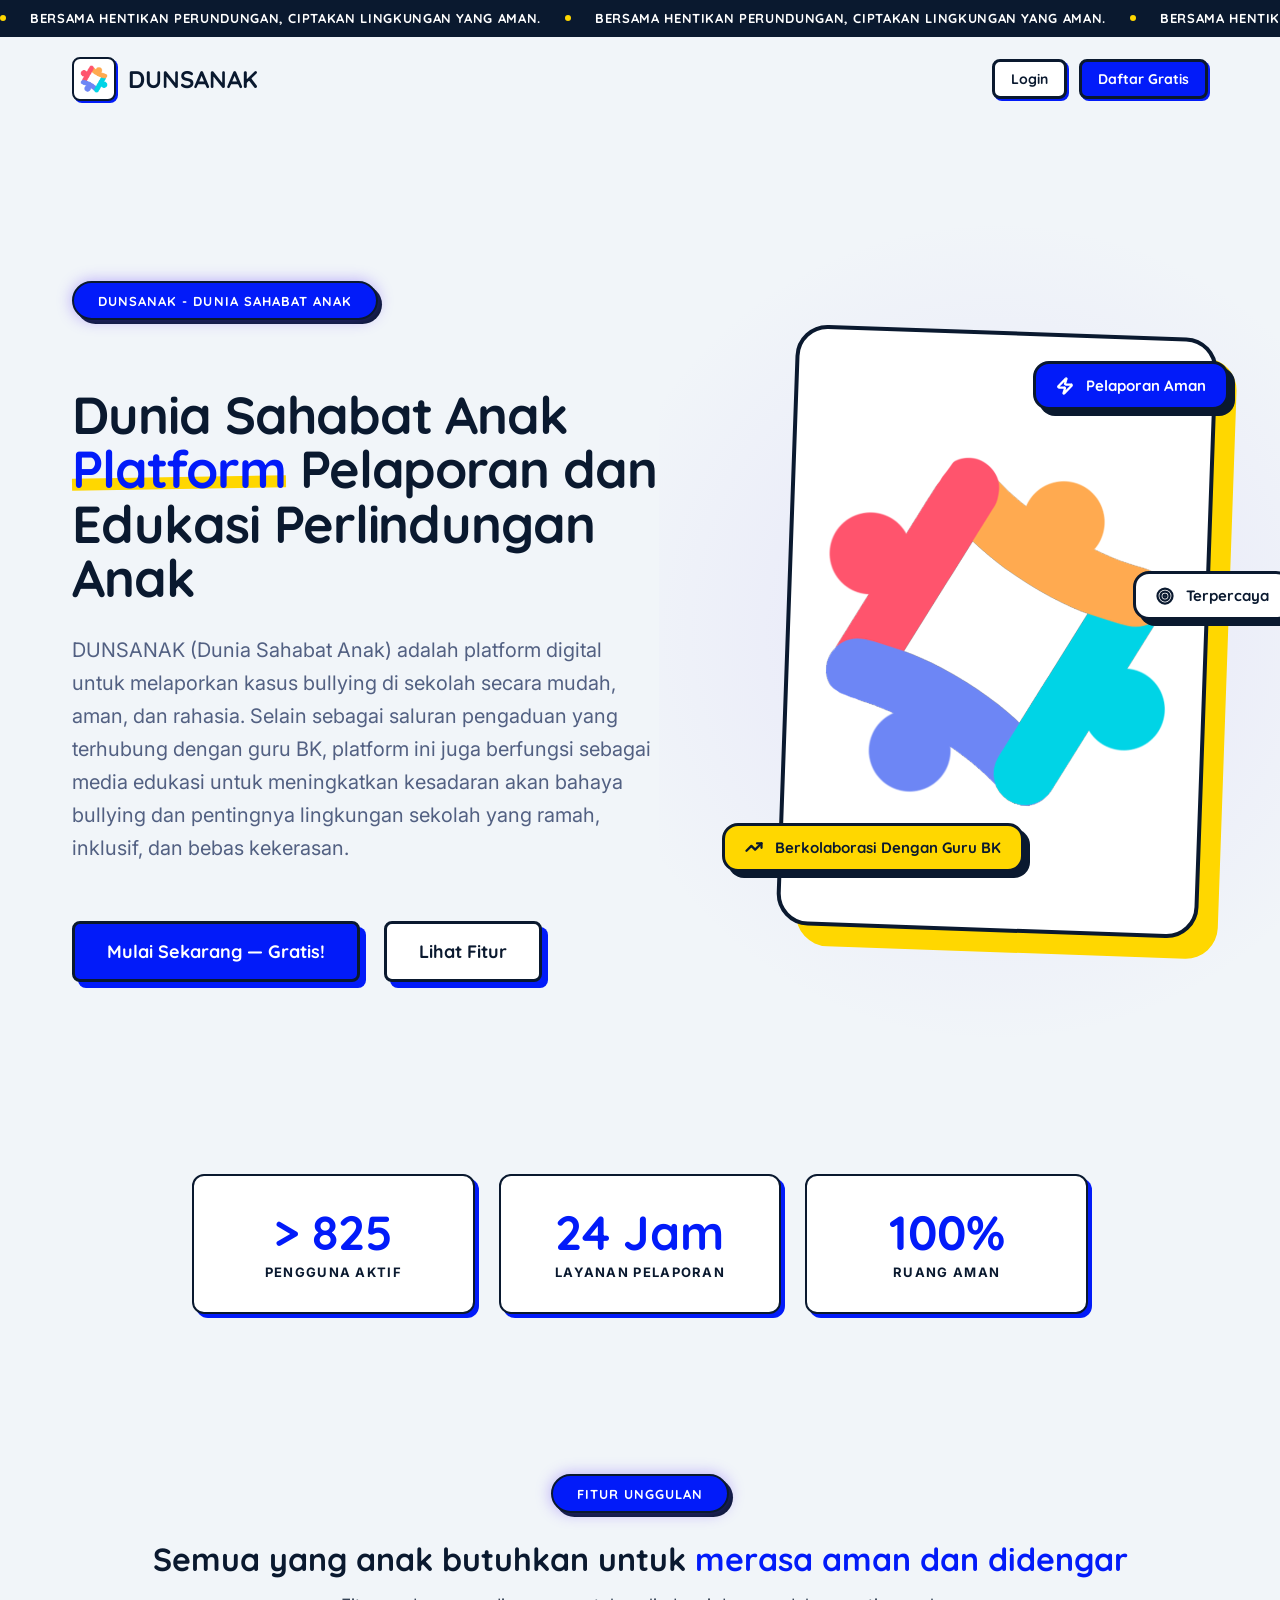
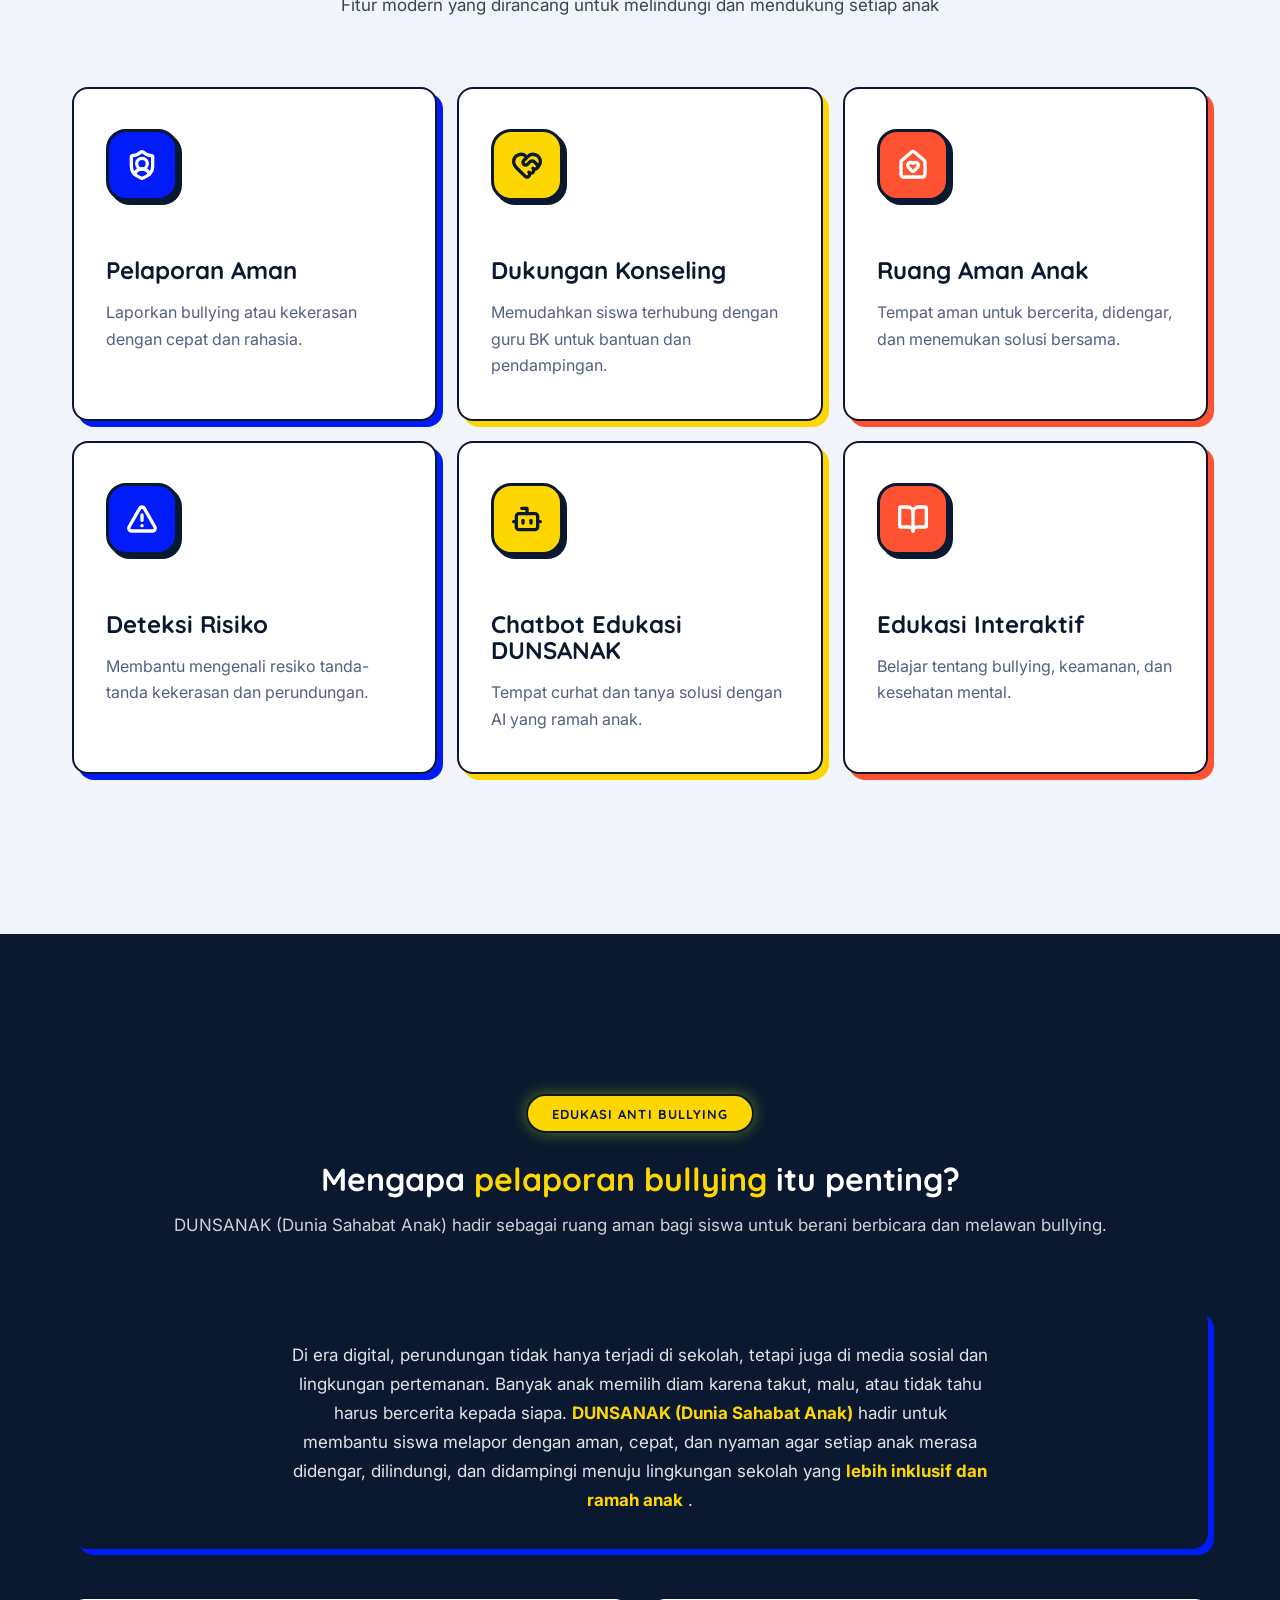
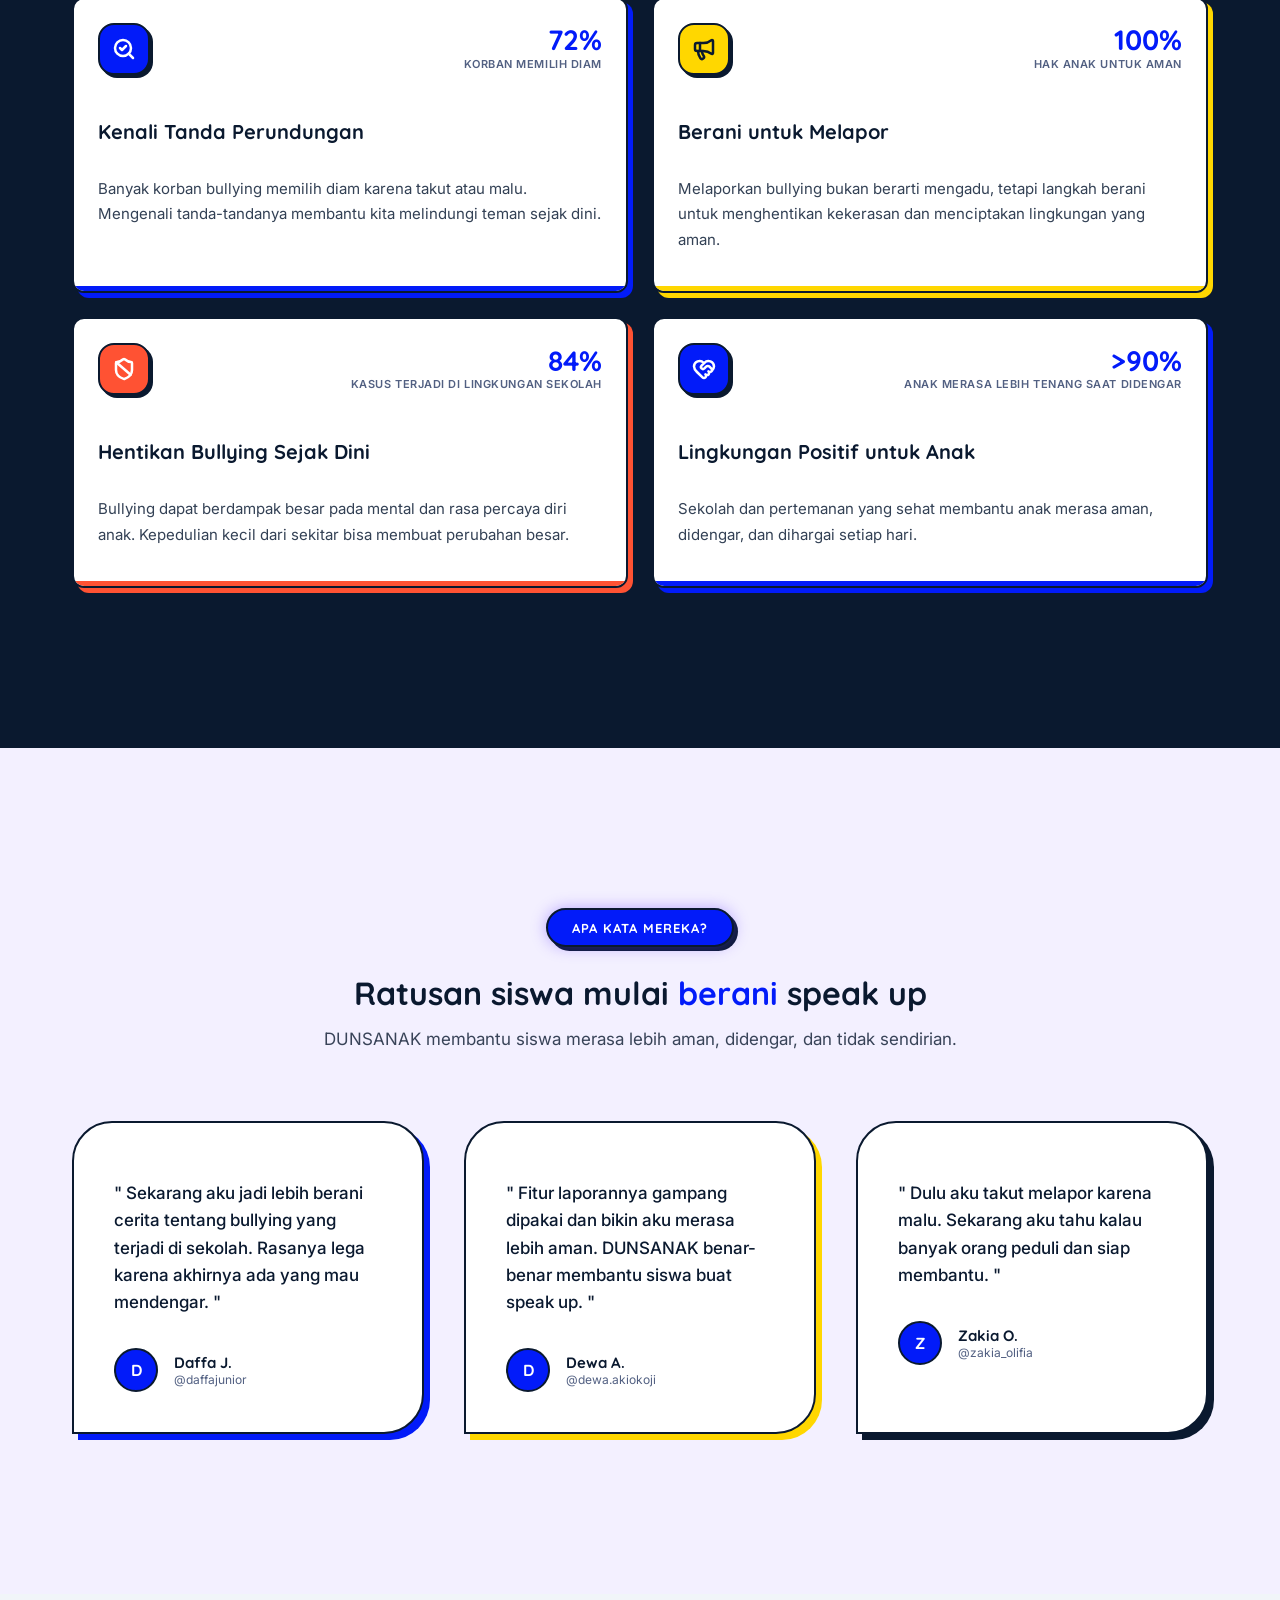
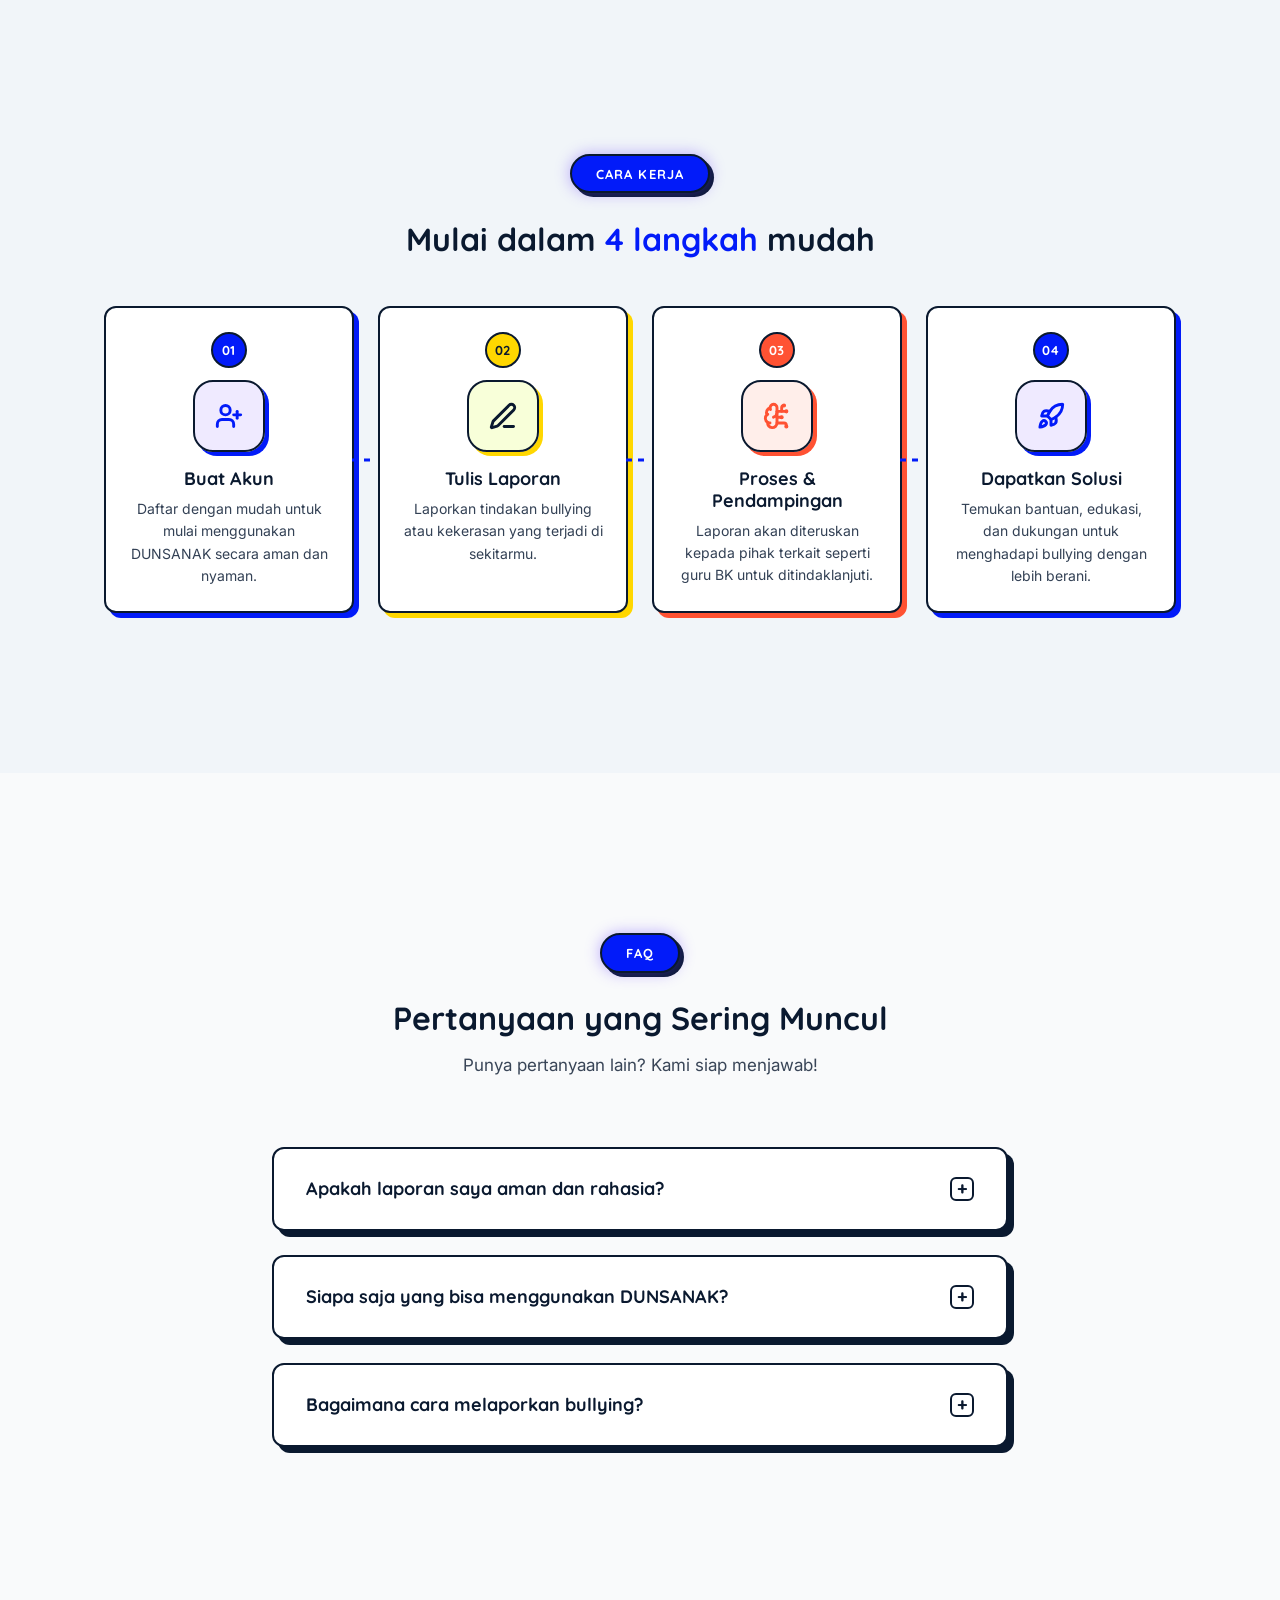
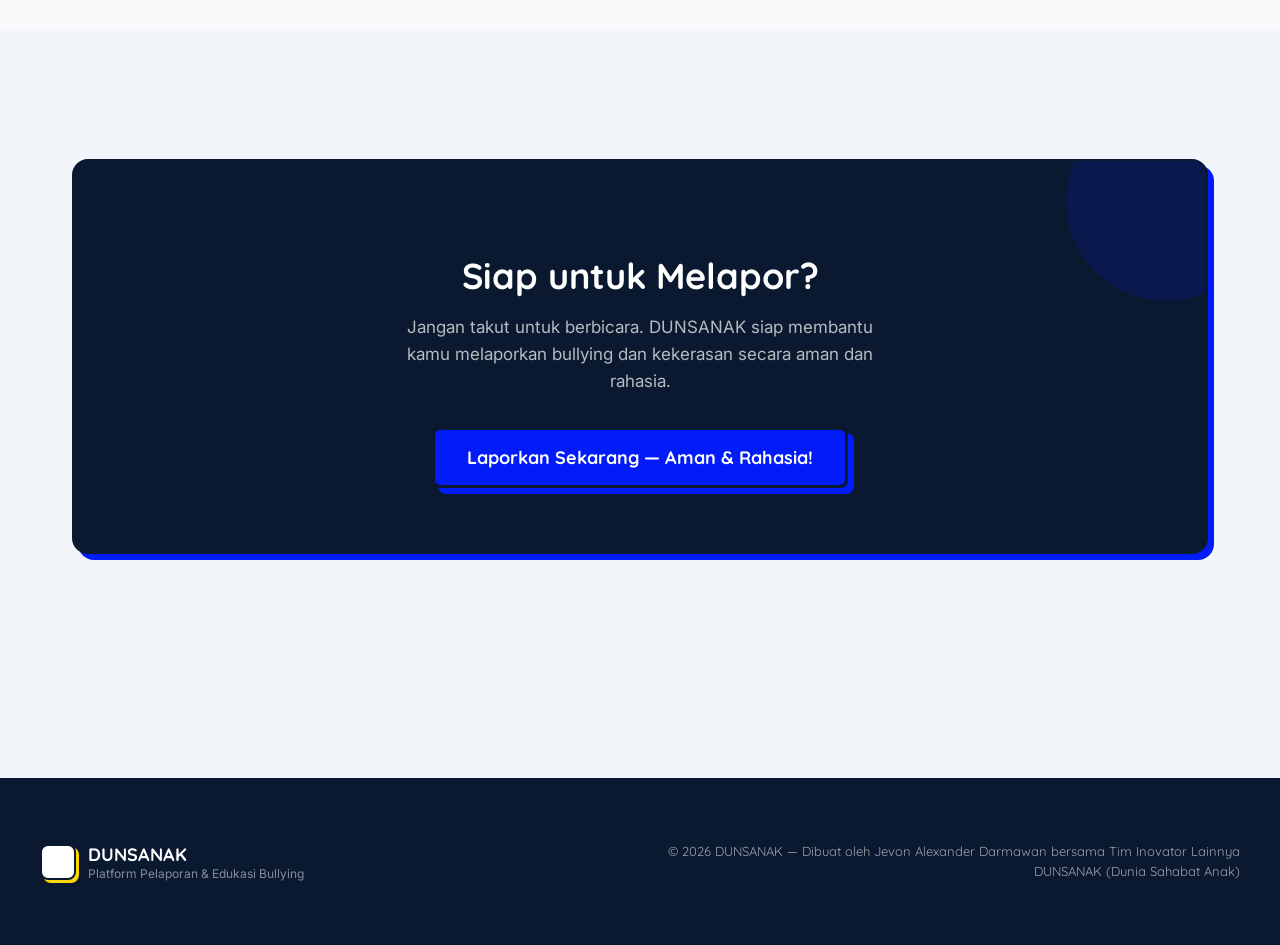
==== index.html @ 7c525e7f "DUNSANAK" ====
<!DOCTYPE html>
<html lang="id">
    <head>
        <meta charSet="utf-8"/>
        <meta name="viewport" content="width=device-width, initial-scale=1"/>
        <link rel="preload" as="image" href="heroo.png"/>
        <link rel="stylesheet" href="css/style.css" data-precedence="next"/>
        <link rel="preload" as="script" fetchPriority="low" href="js/script.js"/>
        <script src="js/script2.js" async=""></script>
        <script src="js/script3.js" async=""></script>
        <script src="js/script4.js" async=""></script>
        <script src="js/script5.js" async=""></script>
        <script src="js/script6.js" async=""></script>
        <script src="js/script7.js" async=""></script>
        <script src="js/script8.js" async=""></script>
        <title>DUNSANAK - Dunia Sahabat Anak</title>
        <meta name="description" content="Ekosistem pencatatan keuangan Gen-Z berbasis AI, gamifikasi, &amp; edukasi adaptif. Cerdas finansial, kontrol impuls, raih masa depan!"/>
        <meta name="keywords" content="keuangan,Gen-Z,AI,gamifikasi,edukasi finansial,CEAMIS"/>
        <link rel="icon" href="/favicon.ico?favicon.0x3dzn~oxb6tn.ico" sizes="256x256" type="image/x-icon"/>
        <script src="/_next/static/chunks/03~yq9q893hmn.js" noModule=""></script>
        <link rel="stylesheet" href="https://unpkg.com/aos@2.3.1/dist/aos.css" />
        <script src="https://unpkg.com/aos@2.3.1/dist/aos.js"></script>
    </head>
    <body>
        <div hidden="">
        <!--$-->
        <!--/$-->
        </div>
        <div class="landing-page">
            <div class="landing-banner">
                <div class="landing-banner__track">
                    <div class="landing-banner__item">
                        <span class="landing-banner__dot"></span>
                        Bersama Hentikan Perundungan, Ciptakan Lingkungan yang Aman.
                    </div>
                    <div class="landing-banner__item">
                        <span class="landing-banner__dot"></span>
                        Bersama Hentikan Perundungan, Ciptakan Lingkungan yang Aman.
                    </div>
                    <div class="landing-banner__item">
                        <span class="landing-banner__dot"></span>
                        Bersama Hentikan Perundungan, Ciptakan Lingkungan yang Aman.
                    </div>
                    <div class="landing-banner__item">
                        <span class="landing-banner__dot"></span>
                        Bersama Hentikan Perundungan, Ciptakan Lingkungan yang Aman.
                    </div>
                    <div class="landing-banner__item">
                        <span class="landing-banner__dot"></span>
                        Bersama Hentikan Perundungan, Ciptakan Lingkungan yang Aman.
                    </div>
                    <div class="landing-banner__item">
                        <span class="landing-banner__dot"></span>
                        Bersama Hentikan Perundungan, Ciptakan Lingkungan yang Aman.
                    </div>
                    <div class="landing-banner__item">
                        <span class="landing-banner__dot"></span>
                        Bersama Hentikan Perundungan, Ciptakan Lingkungan yang Aman.
                    </div>
                    <div class="landing-banner__item">
                        <span class="landing-banner__dot"></span>
                        Bersama Hentikan Perundungan, Ciptakan Lingkungan yang Aman.
                    </div>
                    <div class="landing-banner__item">
                        <span class="landing-banner__dot"></span>
                        Bersama Hentikan Perundungan, Ciptakan Lingkungan yang Aman.
                    </div>
                    <div class="landing-banner__item">
                        <span class="landing-banner__dot"></span>
                        Bersama Hentikan Perundungan, Ciptakan Lingkungan yang Aman.
                    </div>
                </div>
            </div>
            <nav class="landing-nav">
                <div class="landing-nav__brand">
                    <div class="landing-nav__logo">
                        <img style="width: 80%;" src="heroo.png" alt="">
                    </div>
                    <span class="landing-nav__name">DUNSANAK</span>
                </div>
                <div class="landing-nav__links">
                    <a class="btn-brutal btn-brutal--secondary btn-brutal--sm" href="/login.html">Login</a>
                    <a class="btn-brutal btn-brutal--primary btn-brutal--sm" href="/login.html">Daftar Gratis</a>
                </div>
            </nav>
            <section class="landing-hero ">
                <div class="landing-container landing-hero__wrapper">
                    <div class="landing-hero__content">
                        <div class="badge-brutal badge-brutal--purple" style="margin-bottom:1.5rem;display:inline-flex">DUNSANAK - Dunia Sahabat Anak</div>
                        <h1 class="landing-hero__title">
                            Dunia Sahabat Anak
                            <!-- -->
                            <span class="landing-hero__highlight">Platform</span>
                            <!-- -->
                            Pelaporan dan Edukasi Perlindungan Anak
                        </h1>
                        <p class="landing-hero__subtitle">DUNSANAK (Dunia Sahabat Anak) adalah platform digital untuk melaporkan kasus bullying di sekolah secara mudah, aman, dan rahasia. Selain sebagai saluran pengaduan yang terhubung dengan guru BK, platform ini juga berfungsi sebagai media edukasi untuk meningkatkan kesadaran akan bahaya bullying dan pentingnya lingkungan sekolah yang ramah, inklusif, dan bebas kekerasan.</p>
                        <div class="landing-hero__actions">
                            <a class="btn-brutal btn-brutal--primary btn-brutal--lg" href="login.html">Mulai Sekarang — Gratis!</a>
                            <a class="btn-brutal btn-brutal--secondary btn-brutal--lg" href="#fitur">Lihat Fitur</a>
                        </div>
                    </div>
                    <div class="landing-hero__visual">
                        <div class="landing-hero__blob"></div>
                        <img src="heroo.png" alt="CEAMIS Illustration" class="landing-hero__main-img"/>
                        <div class="landing-hero__float landing-hero__float--1">
                            <svg xmlns="http://www.w3.org/2000/svg" width="18" height="18" viewBox="0 0 24 24" fill="none" stroke="currentColor" stroke-width="3" stroke-linecap="round" stroke-linejoin="round" class="lucide lucide-zap" aria-hidden="true">
                                <path d="M4 14a1 1 0 0 1-.78-1.63l9.9-10.2a.5.5 0 0 1 .86.46l-1.92 6.02A1 1 0 0 0 13 10h7a1 1 0 0 1 .78 1.63l-9.9 10.2a.5.5 0 0 1-.86-.46l1.92-6.02A1 1 0 0 0 11 14z"></path>
                            </svg>
                            Pelaporan Aman
                        </div>
                        <div class="landing-hero__float landing-hero__float--2">
                            <svg xmlns="http://www.w3.org/2000/svg" width="18" height="18" viewBox="0 0 24 24" fill="none" stroke="currentColor" stroke-width="3" stroke-linecap="round" stroke-linejoin="round" class="lucide lucide-trending-up" aria-hidden="true">
                                <path d="M16 7h6v6"></path>
                                <path d="m22 7-8.5 8.5-5-5L2 17"></path>
                            </svg>
                            Berkolaborasi Dengan Guru BK
                        </div>
                        <div class="landing-hero__float landing-hero__float--3">
                            <svg xmlns="http://www.w3.org/2000/svg" width="18" height="18" viewBox="0 0 24 24" fill="none" stroke="currentColor" stroke-width="3" stroke-linecap="round" stroke-linejoin="round" class="lucide lucide-target" aria-hidden="true">
                                <circle cx="12" cy="12" r="10"></circle>
                                <circle cx="12" cy="12" r="6"></circle>
                                <circle cx="12" cy="12" r="2"></circle>
                            </svg>
                            Terpercaya
                        </div>
                    </div>
                </div>
            </section>
            <section class="landing-stats ">
                <div class="landing-stats__item card-brutal">
                    <div class="landing-stats__value">&gt; 825</div>
                    <div class="landing-stats__label">Pengguna Aktif</div>
                </div>
                <div class="landing-stats__item card-brutal">
                    <div class="landing-stats__value">24 Jam</div>
                    <div class="landing-stats__label">Layanan Pelaporan</div>
                </div>
                <div class="landing-stats__item card-brutal">
                    <div class="landing-stats__value">100%</div>
                    <div class="landing-stats__label">Ruang Aman</div>
                </div>
            </section>
            <section id="fitur" class="landing-features ">
                <div class="landing-section-label">
                    <span class="badge-brutal badge-brutal--purple">Fitur Unggulan</span>
                </div>
                <h2 class="landing-section-title">
                    Semua yang anak butuhkan untuk <span style="color:var(--color-primary)">merasa aman dan didengar</span>
                </h2>
                <p class="landing-section-subtitle">Fitur modern yang dirancang untuk melindungi dan mendukung setiap anak</p>
                <div class="landing-features__grid">
                    <div class="landing-feature-card card-brutal landing-feature-card--purple">
                        <div class="landing-feature-card__icon-box">
                            <svg xmlns="http://www.w3.org/2000/svg" width="32" height="32" viewBox="0 0 24 24" fill="none" stroke="currentColor" stroke-width="2.5" stroke-linecap="round" stroke-linejoin="round" class="lucide lucide-shield-user-icon lucide-shield-user"><path d="M20 13c0 5-3.5 7.5-7.66 8.95a1 1 0 0 1-.67-.01C7.5 20.5 4 18 4 13V6a1 1 0 0 1 1-1c2 0 4.5-1.2 6.24-2.72a1.17 1.17 0 0 1 1.52 0C14.51 3.81 17 5 19 5a1 1 0 0 1 1 1z"/><path d="M6.376 18.91a6 6 0 0 1 11.249.003"/><circle cx="12" cy="11" r="4"/></svg>
                        </div>
                        <div class="landing-feature-card__content">
                            <h3 class="landing-feature-card__title" style="color:#0A192F;display:block">Pelaporan Aman</h3>
                            <p class="landing-feature-card__desc">Laporkan bullying atau kekerasan dengan cepat dan rahasia.</p>
                        </div>
                    </div>
                    <div class="landing-feature-card card-brutal landing-feature-card--lime">
                        <div class="landing-feature-card__icon-box">
                            <svg xmlns="http://www.w3.org/2000/svg" width="32" height="32" viewBox="0 0 24 24" fill="none" stroke="currentColor" stroke-width="2.5" stroke-linecap="round" stroke-linejoin="round" class="lucide lucide-heart-handshake-icon lucide-heart-handshake"><path d="M19.414 14.414C21 12.828 22 11.5 22 9.5a5.5 5.5 0 0 0-9.591-3.676.6.6 0 0 1-.818.001A5.5 5.5 0 0 0 2 9.5c0 2.3 1.5 4 3 5.5l5.535 5.362a2 2 0 0 0 2.879.052 2.12 2.12 0 0 0-.004-3 2.124 2.124 0 1 0 3-3 2.124 2.124 0 0 0 3.004 0 2 2 0 0 0 0-2.828l-1.881-1.882a2.41 2.41 0 0 0-3.409 0l-1.71 1.71a2 2 0 0 1-2.828 0 2 2 0 0 1 0-2.828l2.823-2.762"/></svg>
                        </div>
                        <div class="landing-feature-card__content">
                            <h3 class="landing-feature-card__title" style="color:#0A192F;display:block">Dukungan Konseling</h3>
                            <p class="landing-feature-card__desc">Memudahkan siswa terhubung dengan guru BK untuk bantuan dan pendampingan.</p>
                        </div>
                    </div>
                    <div class="landing-feature-card card-brutal landing-feature-card--orange">
                        <div class="landing-feature-card__icon-box">
                            <svg xmlns="http://www.w3.org/2000/svg" width="32" height="32" viewBox="0 0 24 24" fill="none" stroke="currentColor" stroke-width="2.5" stroke-linecap="round" stroke-linejoin="round" class="lucide lucide-house-heart-icon lucide-house-heart"><path d="M8.62 13.8A2.25 2.25 0 1 1 12 10.836a2.25 2.25 0 1 1 3.38 2.966l-2.626 2.856a.998.998 0 0 1-1.507 0z"/><path d="M3 10a2 2 0 0 1 .709-1.528l7-6a2 2 0 0 1 2.582 0l7 6A2 2 0 0 1 21 10v9a2 2 0 0 1-2 2H5a2 2 0 0 1-2-2z"/></svg>
                        </div>
                        <div class="landing-feature-card__content">
                            <h3 class="landing-feature-card__title" style="color:#0A192F;display:block">Ruang Aman Anak</h3>
                            <p class="landing-feature-card__desc">Tempat aman untuk bercerita, didengar, dan menemukan solusi bersama.</p>
                        </div>
                    </div>
                    <div class="landing-feature-card card-brutal landing-feature-card--purple">
                        <div class="landing-feature-card__icon-box">
                            <svg xmlns="http://www.w3.org/2000/svg" width="32" height="32" viewBox="0 0 24 24" fill="none" stroke="currentColor" stroke-width="2.5" stroke-linecap="round" stroke-linejoin="round" class="lucide lucide-triangle-alert-icon lucide-triangle-alert"><path d="m21.73 18-8-14a2 2 0 0 0-3.48 0l-8 14A2 2 0 0 0 4 21h16a2 2 0 0 0 1.73-3"/><path d="M12 9v4"/><path d="M12 17h.01"/></svg>
                        </div>
                        <div class="landing-feature-card__content">
                            <h3 class="landing-feature-card__title" style="color:#0A192F;display:block">Deteksi Risiko</h3>
                            <p class="landing-feature-card__desc">Membantu mengenali resiko tanda-tanda kekerasan dan perundungan.</p>
                        </div>
                    </div>
                    <div class="landing-feature-card card-brutal landing-feature-card--lime">
                        <div class="landing-feature-card__icon-box">
                            <svg xmlns="http://www.w3.org/2000/svg" width="32" height="32" viewBox="0 0 24 24" fill="none" stroke="currentColor" stroke-width="2.5" stroke-linecap="round" stroke-linejoin="round" class="lucide lucide-bot" aria-hidden="true">
                                <path d="M12 8V4H8"></path>
                                <rect width="16" height="12" x="4" y="8" rx="2"></rect>
                                <path d="M2 14h2"></path>
                                <path d="M20 14h2"></path>
                                <path d="M15 13v2"></path>
                                <path d="M9 13v2"></path>
                            </svg>
                        </div>
                        <div class="landing-feature-card__content">
                            <h3 class="landing-feature-card__title" style="color:#0A192F;display:block">Chatbot Edukasi DUNSANAK</h3>
                            <p class="landing-feature-card__desc">Tempat curhat dan tanya solusi dengan AI yang ramah anak.</p>
                        </div>
                    </div>
                    <div class="landing-feature-card card-brutal landing-feature-card--orange">
                        <div class="landing-feature-card__icon-box">
                            <svg xmlns="http://www.w3.org/2000/svg" width="32" height="32" viewBox="0 0 24 24" fill="none" stroke="currentColor" stroke-width="2.5" stroke-linecap="round" stroke-linejoin="round" class="lucide lucide-book-open" aria-hidden="true">
                                <path d="M12 7v14"></path>
                                <path d="M3 18a1 1 0 0 1-1-1V4a1 1 0 0 1 1-1h5a4 4 0 0 1 4 4 4 4 0 0 1 4-4h5a1 1 0 0 1 1 1v13a1 1 0 0 1-1 1h-6a3 3 0 0 0-3 3 3 3 0 0 0-3-3z"></path>
                            </svg>
                        </div>
                        <div class="landing-feature-card__content">
                            <h3 class="landing-feature-card__title" style="color:#0A192F;display:block">Edukasi Interaktif</h3>
                            <p class="landing-feature-card__desc">Belajar tentang bullying, keamanan, dan kesehatan mental.</p>
                        </div>
                    </div>
                </div>
            </section>
            <section class="landing-edukasi ">
                <div class="landing-container">
                    <div class="landing-section-label">
                        <span class="badge-brutal badge-brutal--lime">Edukasi Anti Bullying</span>
                    </div>
                    <h2 class="landing-section-title">
                        Mengapa <span style="color:var(--color-lime)">pelaporan bullying</span>
                        itu penting?
                    </h2>
                    <p class="landing-section-subtitle">DUNSANAK (Dunia Sahabat Anak) hadir sebagai ruang aman bagi siswa untuk berani berbicara dan melawan bullying.</p>
                    <div class="landing-edukasi__intro card-brutal">
                        <p>
                            Di era digital, perundungan tidak hanya terjadi di sekolah, tetapi juga di media sosial dan lingkungan pertemanan. Banyak anak memilih diam karena takut, malu, atau tidak tahu harus bercerita kepada siapa. <strong>DUNSANAK (Dunia Sahabat Anak)</strong>
                            hadir untuk membantu siswa melapor dengan aman, cepat, dan nyaman agar setiap anak merasa didengar, dilindungi, dan didampingi menuju lingkungan sekolah yang <strong>lebih inklusif dan ramah anak</strong>
                            .
                        </p>
                    </div>
                    <div class="landing-edukasi__grid">
                        <div class="landing-edukasi__card card-brutal landing-edukasi__card--purple">
                            <div class="landing-edukasi__card-header">
                                <div class="landing-edukasi__icon-box landing-edukasi__icon-box--purple">
                                    <svg xmlns="http://www.w3.org/2000/svg" width="24" height="24" viewBox="0 0 24 24" fill="none" stroke="currentColor" stroke-width="2.5" stroke-linecap="round" stroke-linejoin="round" class="lucide lucide-search-check-icon lucide-search-check"><path d="m8 11 2 2 4-4"/><circle cx="11" cy="11" r="8"/><path d="m21 21-4.3-4.3"/></svg>
                                        <path d="M2.062 12.348a1 1 0 0 1 0-.696 10.75 10.75 0 0 1 19.876 0 1 1 0 0 1 0 .696 10.75 10.75 0 0 1-19.876 0"></path>
                                        <circle cx="12" cy="12" r="3"></circle>
                                    </svg>
                                </div>
                                <div class="landing-edukasi__stat-badge">
                                    <span class="landing-edukasi__stat-value">72%</span>
                                    <span class="landing-edukasi__stat-label">Korban Memilih Diam</span>
                                </div>
                            </div>
                            <h3 class="landing-edukasi__card-title">Kenali Tanda Perundungan</h3>
                            <p class="landing-edukasi__card-desc">Banyak korban bullying memilih diam karena takut atau malu. Mengenali tanda-tandanya membantu kita melindungi teman sejak dini.</p>
                        </div>
                        <div class="landing-edukasi__card card-brutal landing-edukasi__card--lime">
                            <div class="landing-edukasi__card-header">
                                <div class="landing-edukasi__icon-box landing-edukasi__icon-box--lime">
                                    <svg xmlns="http://www.w3.org/2000/svg" width="24" height="24" viewBox="0 0 24 24" fill="none" stroke="currentColor" stroke-width="2.5" stroke-linecap="round" stroke-linejoin="round" class="lucide lucide-megaphone-icon lucide-megaphone"><path d="M11 6a13 13 0 0 0 8.4-2.8A1 1 0 0 1 21 4v12a1 1 0 0 1-1.6.8A13 13 0 0 0 11 14H5a2 2 0 0 1-2-2V8a2 2 0 0 1 2-2z"/><path d="M6 14a12 12 0 0 0 2.4 7.2 2 2 0 0 0 3.2-2.4A8 8 0 0 1 10 14"/><path d="M8 6v8"/></svg>
                                        <path d="M11 17h3v2a1 1 0 0 0 1 1h2a1 1 0 0 0 1-1v-3a3.16 3.16 0 0 0 2-2h1a1 1 0 0 0 1-1v-2a1 1 0 0 0-1-1h-1a5 5 0 0 0-2-4V3a4 4 0 0 0-3.2 1.6l-.3.4H11a6 6 0 0 0-6 6v1a5 5 0 0 0 2 4v3a1 1 0 0 0 1 1h2a1 1 0 0 0 1-1z"></path>
                                        <path d="M16 10h.01"></path>
                                        <path d="M2 8v1a2 2 0 0 0 2 2h1"></path>
                                    </svg>
                                </div>
                                <div class="landing-edukasi__stat-badge">
                                    <span class="landing-edukasi__stat-value">100%</span>
                                    <span class="landing-edukasi__stat-label">Hak Anak Untuk Aman</span>
                                </div>
                            </div>
                            <h3 class="landing-edukasi__card-title">Berani untuk Melapor</h3>
                            <p class="landing-edukasi__card-desc">Melaporkan bullying bukan berarti mengadu, tetapi langkah berani untuk menghentikan kekerasan dan menciptakan lingkungan yang aman.</p>
                        </div>
                        <div class="landing-edukasi__card card-brutal landing-edukasi__card--orange">
                            <div class="landing-edukasi__card-header">
                                <div class="landing-edukasi__icon-box landing-edukasi__icon-box--orange">
                                    <svg xmlns="http://www.w3.org/2000/svg" width="24" height="24" viewBox="0 0 24 24" fill="none" stroke="currentColor" stroke-width="2.5" stroke-linecap="round" stroke-linejoin="round" class="lucide lucide-shield-ban-icon lucide-shield-ban"><path d="M20 13c0 5-3.5 7.5-7.66 8.95a1 1 0 0 1-.67-.01C7.5 20.5 4 18 4 13V6a1 1 0 0 1 1-1c2 0 4.5-1.2 6.24-2.72a1.17 1.17 0 0 1 1.52 0C14.51 3.81 17 5 19 5a1 1 0 0 1 1 1z"/><path d="m4.243 5.21 14.39 12.472"/></svg>
                                        <path d="M20 13c0 5-3.5 7.5-7.66 8.95a1 1 0 0 1-.67-.01C7.5 20.5 4 18 4 13V6a1 1 0 0 1 1-1c2 0 4.5-1.2 6.24-2.72a1.17 1.17 0 0 1 1.52 0C14.51 3.81 17 5 19 5a1 1 0 0 1 1 1z"></path>
                                        <path d="M12 8v4"></path>
                                        <path d="M12 16h.01"></path>
                                    </svg>
                                </div>
                                <div class="landing-edukasi__stat-badge">
                                    <span class="landing-edukasi__stat-value">84%</span>
                                    <span class="landing-edukasi__stat-label">Kasus Terjadi di Lingkungan Sekolah</span>
                                </div>
                            </div>
                            <h3 class="landing-edukasi__card-title">Hentikan Bullying Sejak Dini</h3>
                            <p class="landing-edukasi__card-desc">Bullying dapat berdampak besar pada mental dan rasa percaya diri anak. Kepedulian kecil dari sekitar bisa membuat perubahan besar.</p>
                        </div>
                        <div class="landing-edukasi__card card-brutal landing-edukasi__card--purple">
                            <div class="landing-edukasi__card-header">
                                <div class="landing-edukasi__icon-box landing-edukasi__icon-box--purple">
                                    <svg xmlns="http://www.w3.org/2000/svg" width="24" height="24" viewBox="0 0 24 24" fill="none" stroke="currentColor" stroke-width="2.5" stroke-linecap="round" stroke-linejoin="round" class="lucide lucide-heart-handshake-icon lucide-heart-handshake"><path d="M19.414 14.414C21 12.828 22 11.5 22 9.5a5.5 5.5 0 0 0-9.591-3.676.6.6 0 0 1-.818.001A5.5 5.5 0 0 0 2 9.5c0 2.3 1.5 4 3 5.5l5.535 5.362a2 2 0 0 0 2.879.052 2.12 2.12 0 0 0-.004-3 2.124 2.124 0 1 0 3-3 2.124 2.124 0 0 0 3.004 0 2 2 0 0 0 0-2.828l-1.881-1.882a2.41 2.41 0 0 0-3.409 0l-1.71 1.71a2 2 0 0 1-2.828 0 2 2 0 0 1 0-2.828l2.823-2.762"/></svg>
                                        <path d="M21.42 10.922a1 1 0 0 0-.019-1.838L12.83 5.18a2 2 0 0 0-1.66 0L2.6 9.08a1 1 0 0 0 0 1.832l8.57 3.908a2 2 0 0 0 1.66 0z"></path>
                                        <path d="M22 10v6"></path>
                                        <path d="M6 12.5V16a6 3 0 0 0 12 0v-3.5"></path>
                                    </svg>
                                </div>
                                <div class="landing-edukasi__stat-badge">
                                    <span class="landing-edukasi__stat-value">&gt;90%</span>
                                    <span class="landing-edukasi__stat-label">Anak Merasa Lebih Tenang Saat Didengar</span>
                                </div>
                            </div>
                            <h3 class="landing-edukasi__card-title">Lingkungan Positif untuk Anak</h3>
                            <p class="landing-edukasi__card-desc">Sekolah dan pertemanan yang sehat membantu anak merasa aman, didengar, dan dihargai setiap hari.</p>
                        </div>
                    </div>
                </div>
            </section>
            <section class="landing-testimonials ">
                <div class="landing-container">
                    <div class="landing-section-label">
                        <span class="badge-brutal badge-brutal--purple">Apa Kata Mereka?</span>
                    </div>
                    <h2 class="landing-section-title" style="color:var(--color-navy)">
                        Ratusan siswa mulai <span style="color:var(--color-primary)">berani</span>
                        speak up
                    </h2>
                    <p class="landing-section-subtitle" style="color:var(--color-navy)">DUNSANAK membantu siswa merasa lebih aman, didengar, dan tidak sendirian.</p>
                    <div class="landing-testimonials__grid">
                        <div class="testimonial-bubble testimonial-bubble--purple">
                            <p class="testimonial-bubble__text">&quot;
                            <!-- -->
                            Sekarang aku jadi lebih berani cerita tentang bullying yang terjadi di sekolah. Rasanya lega karena akhirnya ada yang mau mendengar.
                            <!-- -->
                            &quot;</p>
                            <div class="testimonial-bubble__user">
                                <div class="testimonial-bubble__avatar">D</div>
                                <div class="testimonial-bubble__info">
                                    <span class="testimonial-bubble__name">Daffa J.</span>
                                    <span class="testimonial-bubble__handle">@daffajunior</span>
                                </div>
                            </div>
                        </div>
                        <div class="testimonial-bubble testimonial-bubble--lime">
                            <p class="testimonial-bubble__text">&quot;
                            <!-- -->
                            Fitur laporannya gampang dipakai dan bikin aku merasa lebih aman. DUNSANAK benar-benar membantu siswa buat speak up.
                            <!-- -->
                            &quot;</p>
                            <div class="testimonial-bubble__user">
                                <div class="testimonial-bubble__avatar">D</div>
                                <div class="testimonial-bubble__info">
                                    <span class="testimonial-bubble__name">Dewa A.</span>
                                    <span class="testimonial-bubble__handle">@dewa.akiokoji</span>
                                </div>
                            </div>
                        </div>
                        <div class="testimonial-bubble testimonial-bubble--navy">
                            <p class="testimonial-bubble__text">&quot;
                            <!-- -->
                            Dulu aku takut melapor karena malu. Sekarang aku tahu kalau banyak orang peduli dan siap membantu.
                            <!-- -->
                            &quot;</p>
                            <div class="testimonial-bubble__user">
                                <div class="testimonial-bubble__avatar">Z</div>
                                <div class="testimonial-bubble__info">
                                    <span class="testimonial-bubble__name">Zakia O.</span>
                                    <span class="testimonial-bubble__handle">@zakia_olifia</span>
                                </div>
                            </div>
                        </div>
                    </div>
                </div>
            </section>
            <section class="landing-steps ">
                <div class="landing-section-label">
                    <span class="badge-brutal badge-brutal--purple">Cara Kerja</span>
                </div>
                <h2 class="landing-section-title">
                    Mulai dalam <span style="color:var(--color-primary)">4 langkah</span>
                    mudah
                </h2>
                <div class="landing-steps__grid">
                    <div class="landing-step-card card-brutal landing-step-card--purple">
                        <div class="landing-step-card__connector"></div>
                        <div class="landing-step-card__num-badge landing-step-card__num-badge--purple">01</div>
                        <div class="landing-step-card__icon-circle landing-step-card__icon-circle--purple">
                            <svg xmlns="http://www.w3.org/2000/svg" width="28" height="28" viewBox="0 0 24 24" fill="none" stroke="currentColor" stroke-width="2.5" stroke-linecap="round" stroke-linejoin="round" class="lucide lucide-user-plus" aria-hidden="true">
                                <path d="M16 21v-2a4 4 0 0 0-4-4H6a4 4 0 0 0-4 4v2"></path>
                                <circle cx="9" cy="7" r="4"></circle>
                                <line x1="19" x2="19" y1="8" y2="14"></line>
                                <line x1="22" x2="16" y1="11" y2="11"></line>
                            </svg>
                        </div>
                        <h3 class="landing-step-card__title">Buat Akun</h3>
                        <p class="landing-step-card__desc">Daftar dengan mudah untuk mulai menggunakan DUNSANAK secara aman dan nyaman.</p>
                    </div>
                    <div class="landing-step-card card-brutal landing-step-card--lime">
                        <div class="landing-step-card__connector"></div>
                        <div class="landing-step-card__num-badge landing-step-card__num-badge--lime">02</div>
                        <div class="landing-step-card__icon-circle landing-step-card__icon-circle--lime">
                            <svg xmlns="http://www.w3.org/2000/svg" width="28" height="28" viewBox="0 0 24 24" fill="none" stroke="currentColor" stroke-width="2.5" stroke-linecap="round" stroke-linejoin="round" class="lucide lucide-pen-line" aria-hidden="true">
                                <path d="M13 21h8"></path>
                                <path d="M21.174 6.812a1 1 0 0 0-3.986-3.987L3.842 16.174a2 2 0 0 0-.5.83l-1.321 4.352a.5.5 0 0 0 .623.622l4.353-1.32a2 2 0 0 0 .83-.497z"></path>
                            </svg>
                        </div>
                        <h3 class="landing-step-card__title">Tulis Laporan</h3>
                        <p class="landing-step-card__desc">Laporkan tindakan bullying atau kekerasan yang terjadi di sekitarmu.</p>
                    </div>
                    <div class="landing-step-card card-brutal landing-step-card--orange">
                        <div class="landing-step-card__connector"></div>
                        <div class="landing-step-card__num-badge landing-step-card__num-badge--orange">03</div>
                        <div class="landing-step-card__icon-circle landing-step-card__icon-circle--orange">
                            <svg xmlns="http://www.w3.org/2000/svg" width="28" height="28" viewBox="0 0 24 24" fill="none" stroke="currentColor" stroke-width="2.5" stroke-linecap="round" stroke-linejoin="round" class="lucide lucide-brain-circuit" aria-hidden="true">
                                <path d="M12 5a3 3 0 1 0-5.997.125 4 4 0 0 0-2.526 5.77 4 4 0 0 0 .556 6.588A4 4 0 1 0 12 18Z"></path>
                                <path d="M9 13a4.5 4.5 0 0 0 3-4"></path>
                                <path d="M6.003 5.125A3 3 0 0 0 6.401 6.5"></path>
                                <path d="M3.477 10.896a4 4 0 0 1 .585-.396"></path>
                                <path d="M6 18a4 4 0 0 1-1.967-.516"></path>
                                <path d="M12 13h4"></path>
                                <path d="M12 18h6a2 2 0 0 1 2 2v1"></path>
                                <path d="M12 8h8"></path>
                                <path d="M16 8V5a2 2 0 0 1 2-2"></path>
                                <circle cx="16" cy="13" r=".5"></circle>
                                <circle cx="18" cy="3" r=".5"></circle>
                                <circle cx="20" cy="21" r=".5"></circle>
                                <circle cx="20" cy="8" r=".5"></circle>
                            </svg>
                        </div>
                        <h3 class="landing-step-card__title">Proses & Pendampingan</h3>
                        <p class="landing-step-card__desc">Laporan akan diteruskan kepada pihak terkait seperti guru BK untuk ditindaklanjuti.</p>
                    </div>
                    <div class="landing-step-card card-brutal landing-step-card--purple">
                        <div class="landing-step-card__num-badge landing-step-card__num-badge--purple">04</div>
                        <div class="landing-step-card__icon-circle landing-step-card__icon-circle--purple">
                            <svg xmlns="http://www.w3.org/2000/svg" width="28" height="28" viewBox="0 0 24 24" fill="none" stroke="currentColor" stroke-width="2.5" stroke-linecap="round" stroke-linejoin="round" class="lucide lucide-rocket" aria-hidden="true">
                                <path d="M12 15v5s3.03-.55 4-2c1.08-1.62 0-5 0-5"></path>
                                <path d="M4.5 16.5c-1.5 1.26-2 5-2 5s3.74-.5 5-2c.71-.84.7-2.13-.09-2.91a2.18 2.18 0 0 0-2.91-.09"></path>
                                <path d="M9 12a22 22 0 0 1 2-3.95A12.88 12.88 0 0 1 22 2c0 2.72-.78 7.5-6 11a22.4 22.4 0 0 1-4 2z"></path>
                                <path d="M9 12H4s.55-3.03 2-4c1.62-1.08 5 .05 5 .05"></path>
                            </svg>
                        </div>
                        <h3 class="landing-step-card__title">Dapatkan Solusi</h3>
                        <p class="landing-step-card__desc">Temukan bantuan, edukasi, dan dukungan untuk menghadapi bullying dengan lebih berani.</p>
                    </div>
                </div>
            </section>
            <section class="landing-faq ">
                <div class="landing-container landing-container--narrow">
                    <div class="landing-section-label">
                        <span class="badge-brutal badge-brutal--purple">FAQ</span>
                    </div>
                    <h2 class="landing-section-title" style="color:var(--color-navy)">Pertanyaan yang Sering Muncul</h2>
                    <p class="landing-section-subtitle" style="color:var(--color-navy)">Punya pertanyaan lain? Kami siap menjawab!</p>
                    <div class="landing-faq__list">
                        <div class="faq-item">
                            <div class="faq-item__question">
                                Apakah laporan saya aman dan rahasia?<div class="faq-item__icon">+</div>
                            </div>
                            <div class="faq-item__answer">
                                <div class="faq-item__answer-text">Ya. DUNSANAK menjaga privasi pengguna dan laporan hanya diteruskan kepada pihak terkait seperti guru BK atau pendamping terpercaya.</div>
                            </div>
                        </div>
                        <div class="faq-item ">
                            <div class="faq-item__question">
                                Siapa saja yang bisa menggunakan DUNSANAK?<div class="faq-item__icon">+</div>
                            </div>
                            <div class="faq-item__answer">
                                <div class="faq-item__answer-text">DUNSANAK dapat digunakan oleh siswa, guru, maupun orang tua untuk membantu menciptakan lingkungan yang aman dan bebas bullying.</div>
                            </div>
                        </div>
                        <div class="faq-item ">
                            <div class="faq-item__question">
                                Bagaimana cara melaporkan bullying?<div class="faq-item__icon">+</div>
                            </div>
                            <div class="faq-item__answer">
                                <div class="faq-item__answer-text">Kamu hanya perlu membuat laporan melalui platform DUNSANAK, lalu laporan akan diproses dan ditindaklanjuti oleh pihak terkait.</div>
                            </div>
                        </div>
                    </div>
                </div>
            </section>
            <section class="landing-cta ">
                <div class="landing-cta__card">
                    <div class="landing-cta__decoration"></div>
                    <h2 class="landing-cta__title">Siap untuk Melapor?</h2>
                    <p class="landing-cta__desc">Jangan takut untuk berbicara. DUNSANAK siap membantu kamu melaporkan bullying dan kekerasan secara aman dan rahasia.</p>
                    <a class="btn-brutal btn-brutal--primary btn-brutal--lg" href="login.html">Laporkan Sekarang — Aman & Rahasia!</a>
                </div>
            </section>
            <footer class="landing-footer">
                <div class="landing-footer__inner">
                    <div class="landing-footer__brand">
                        <div class="landing-nav__logo" style="width:36px;height:36px;font-size:1rem;box-shadow:3px 3px 0px var(--color-lime)">D</div>
                        <div>
                            <div style="font-family:var(--font-heading);font-weight:700;font-size:1.125rem;color:var(--color-white)">DUNSANAK</div>
                            <div style="font-size:0.75rem;color:rgba(255, 255, 255, 0.5)">Platform Pelaporan &amp; Edukasi Bullying</div>
                        </div>
                    </div>
                    <div class="landing-footer__copy">
                        <p>© 2026 DUNSANAK — Dibuat oleh Jevon Alexander Darmawan bersama Tim Inovator Lainnya</p>
                        <p>DUNSANAK (Dunia Sahabat Anak)</p>
                    </div>
                </div>
            </footer>
        </div>
        <!--$-->
        <!--/$-->
        <script src="js/script.js" id="_R_" async=""></script>
        <script>
            (self.__next_f = self.__next_f || []).push([0])
        </script>
        <script>
            self.__next_f.push([1, "1:\"$Sreact.fragment\"\n2:I[32035,[\"/_next/static/chunks/08yb0vyff6txf.js\",\"/_next/static/chunks/0nz2qlxv3r.27.js\"],\"default\"]\n3:I[91168,[\"/_next/static/chunks/08yb0vyff6txf.js\",\"/_next/static/chunks/0nz2qlxv3r.27.js\"],\"default\"]\n4:I[73440,[\"/_next/static/chunks/08yb0vyff6txf.js\",\"/_next/static/chunks/0nz2qlxv3r.27.js\"],\"ClientPageRoot\"]\n5:I[50912,[\"/_next/static/chunks/08yb0vyff6txf.js\",\"/_next/static/chunks/0nz2qlxv3r.27.js\",\"/_next/static/chunks/16c3vs_ezbijk.js\"],\"default\"]\n8:I[64381,[\"/_next/static/chunks/08yb0vyff6txf.js\",\"/_next/static/chunks/0nz2qlxv3r.27.js\"],\"OutletBoundary\"]\n9:\"$Sreact.suspense\"\nb:I[64381,[\"/_next/static/chunks/08yb0vyff6txf.js\",\"/_next/static/chunks/0nz2qlxv3r.27.js\"],\"ViewportBoundary\"]\nd:I[64381,[\"/_next/static/chunks/08yb0vyff6txf.js\",\"/_next/static/chunks/0nz2qlxv3r.27.js\"],\"MetadataBoundary\"]\nf:I[75115,[\"/_next/static/chunks/08yb0vyff6txf.js\",\"/_next/static/chunks/0nz2qlxv3r.27.js\"],\"default\",1]\n:HL[\"/_next/static/chunks/10.ag3nxc-wu~.css\",\"style\"]\n"])
        </script>
        <script>
            self.__next_f.push([1, "0:{\"P\":null,\"c\":[\"\",\"\"],\"q\":\"\",\"i\":false,\"f\":[[[\"\",{\"children\":[\"__PAGE__\",{}]},\"$undefined\",\"$undefined\",16],[[\"$\",\"$1\",\"c\",{\"children\":[[[\"$\",\"link\",\"0\",{\"rel\":\"stylesheet\",\"href\":\"/_next/static/chunks/10.ag3nxc-wu~.css\",\"precedence\":\"next\",\"crossOrigin\":\"$undefined\",\"nonce\":\"$undefined\"}],[\"$\",\"script\",\"script-0\",{\"src\":\"/_next/static/chunks/08yb0vyff6txf.js\",\"async\":true,\"nonce\":\"$undefined\"}],[\"$\",\"script\",\"script-1\",{\"src\":\"/_next/static/chunks/0nz2qlxv3r.27.js\",\"async\":true,\"nonce\":\"$undefined\"}]],[\"$\",\"html\",null,{\"lang\":\"id\",\"children\":[\"$\",\"body\",null,{\"children\":[\"$\",\"$L2\",null,{\"parallelRouterKey\":\"children\",\"error\":\"$undefined\",\"errorStyles\":\"$undefined\",\"errorScripts\":\"$undefined\",\"template\":[\"$\",\"$L3\",null,{}],\"templateStyles\":\"$undefined\",\"templateScripts\":\"$undefined\",\"notFound\":[[[\"$\",\"title\",null,{\"children\":\"404: This page could not be found.\"}],[\"$\",\"div\",null,{\"style\":{\"fontFamily\":\"system-ui,\\\"Segoe UI\\\",Roboto,Helvetica,Arial,sans-serif,\\\"Apple Color Emoji\\\",\\\"Segoe UI Emoji\\\"\",\"height\":\"100vh\",\"textAlign\":\"center\",\"display\":\"flex\",\"flexDirection\":\"column\",\"alignItems\":\"center\",\"justifyContent\":\"center\"},\"children\":[\"$\",\"div\",null,{\"children\":[[\"$\",\"style\",null,{\"dangerouslySetInnerHTML\":{\"__html\":\"body{color:#000;background:#fff;margin:0}.next-error-h1{border-right:1px solid rgba(0,0,0,.3)}@media (prefers-color-scheme:dark){body{color:#fff;background:#000}.next-error-h1{border-right:1px solid rgba(255,255,255,.3)}}\"}}],[\"$\",\"h1\",null,{\"className\":\"next-error-h1\",\"style\":{\"display\":\"inline-block\",\"margin\":\"0 20px 0 0\",\"padding\":\"0 23px 0 0\",\"fontSize\":24,\"fontWeight\":500,\"verticalAlign\":\"top\",\"lineHeight\":\"49px\"},\"children\":404}],[\"$\",\"div\",null,{\"style\":{\"display\":\"inline-block\"},\"children\":[\"$\",\"h2\",null,{\"style\":{\"fontSize\":14,\"fontWeight\":400,\"lineHeight\":\"49px\",\"margin\":0},\"children\":\"This page could not be found.\"}]}]]}]}]],[]],\"forbidden\":\"$undefined\",\"unauthorized\":\"$undefined\"}]}]}]]}],{\"children\":[[\"$\",\"$1\",\"c\",{\"children\":[[\"$\",\"$L4\",null,{\"Component\":\"$5\",\"serverProvidedParams\":{\"searchParams\":{},\"params\":{},\"promises\":[\"$@6\",\"$@7\"]}}],[[\"$\",\"script\",\"script-0\",{\"src\":\"/_next/static/chunks/16c3vs_ezbijk.js\",\"async\":true,\"nonce\":\"$undefined\"}]],[\"$\",\"$L8\",null,{\"children\":[\"$\",\"$9\",null,{\"name\":\"Next.MetadataOutlet\",\"children\":\"$@a\"}]}]]}],{},null,false,null]},null,false,null],[\"$\",\"$1\",\"h\",{\"children\":[null,[\"$\",\"$Lb\",null,{\"children\":\"$Lc\"}],[\"$\",\"div\",null,{\"hidden\":true,\"children\":[\"$\",\"$Ld\",null,{\"children\":[\"$\",\"$9\",null,{\"name\":\"Next.Metadata\",\"children\":\"$Le\"}]}]}],null]}],false]],\"m\":\"$undefined\",\"G\":[\"$f\",[[\"$\",\"link\",\"0\",{\"rel\":\"stylesheet\",\"href\":\"/_next/static/chunks/10.ag3nxc-wu~.css\",\"precedence\":\"next\",\"crossOrigin\":\"$undefined\",\"nonce\":\"$undefined\"}]]],\"S\":true,\"h\":null,\"s\":\"$undefined\",\"l\":\"$undefined\",\"p\":\"$undefined\",\"d\":\"$undefined\",\"b\":\"fLXsLB3T014kBaV7P1zPP\"}\n"])
        </script>
        <script>
            self.__next_f.push([1, "6:{}\n7:\"$0:f:0:1:1:children:0:props:children:0:props:serverProvidedParams:params\"\n"])
        </script>
        <script>
            self.__next_f.push([1, "c:[[\"$\",\"meta\",\"0\",{\"charSet\":\"utf-8\"}],[\"$\",\"meta\",\"1\",{\"name\":\"viewport\",\"content\":\"width=device-width, initial-scale=1\"}]]\n"])
        </script>
        <script>
            self.__next_f.push([1, "10:I[12843,[\"/_next/static/chunks/08yb0vyff6txf.js\",\"/_next/static/chunks/0nz2qlxv3r.27.js\"],\"IconMark\"]\na:null\ne:[[\"$\",\"title\",\"0\",{\"children\":\"CEAMIS — Control Every Awful Money Impulse System\"}],[\"$\",\"meta\",\"1\",{\"name\":\"description\",\"content\":\"Ekosistem pencatatan keuangan Gen-Z berbasis AI, gamifikasi, \u0026 edukasi adaptif. Cerdas finansial, kontrol impuls, raih masa depan!\"}],[\"$\",\"meta\",\"2\",{\"name\":\"keywords\",\"content\":\"keuangan,Gen-Z,AI,gamifikasi,edukasi finansial,CEAMIS\"}],[\"$\",\"link\",\"3\",{\"rel\":\"icon\",\"href\":\"/favicon.ico?favicon.0x3dzn~oxb6tn.ico\",\"sizes\":\"256x256\",\"type\":\"image/x-icon\"}],[\"$\",\"$L10\",\"4\",{}]]\n"])
        </script>
        <script>

</script>
    </body>
</html>
---- css/style.css ----
@import "https://fonts.googleapis.com/css2?family=Quicksand:wght@400;500;600;700&family=Inter:wght@400;500;600&display=swap"; :root {
    --color-navy: #0a192f;
    --color-purple: #021bf9;
    --color-lime: #FFD700;
    --color-orange: #ff5233;
    --color-pink: #f36;
    --color-white: #fff;
    --color-primary: var(--color-purple);
    --color-primary-hover: #4726c9;
    --color-primary-light: #5833ee1a;
    --color-success: var(--color-lime);
    --color-warning: #f59e0b;
    --color-danger: var(--color-orange);
    --color-info: #3b82f6;
    --color-bg: #f1f5f9;
    --color-surface: var(--color-white);
    --color-surface-elevated: #fff;
    --color-border: var(--color-navy);
    --color-border-light: #f8fafc33;
    --border-width: 2.5px;
    --shadow-brutal: 4px 4px 0px var(--color-purple);
    --shadow-brutal-sm: 2px 2px 0px var(--color-purple);
    --shadow-brutal-lg: 6px 6px 0px var(--color-purple);
    --shadow-brutal-pressed: 1px 1px 0px var(--color-purple);
    --color-text: var(--color-navy);
    --color-text-inverse: var(--color-white);
    --color-text-muted: #526082;
    --color-text-light: #9ca3af;
    --font-heading: "Quicksand", sans-serif;
    --font-body: "Inter", sans-serif;
    --radius-brutal: 12px;
    --radius-brutal-sm: 8px;
    --radius-brutal-lg: 16px;
    --sidebar-width: 260px;
    --sidebar-collapsed: 72px;
    --navbar-height: 80px
}

[data-aos] {
  opacity: 0;
  transition-property: transform, opacity;
}

html {
  scroll-behavior: smooth;
}

* {
    box-sizing: border-box
}

body {
    background: var(--color-bg);
    color: var(--color-text);
    font-family: var(--font-body);
    -webkit-font-smoothing: antialiased;
    -moz-osx-font-smoothing: grayscale;
    min-height: 100vh;
    margin: 0;
    padding: 0
}

h1,h2,h3,h4,h5,h6 {
    font-family: var(--font-heading);
    color: var(--color-text);
    font-weight: 700;
    line-height: 1.2
}

.landing-hero,
.landing-features,
.landing-stats,
.landing-edukasi,
.landing-leaderboard,
.landing-testimonials,
.landing-steps,
.landing-faq,
.landing-cta {
    opacity: 1 !important;
    transform: translateY(0) !important;
}

a {
    color: inherit;
    text-decoration: none
}

.card-brutal {
    background: var(--color-surface);
    color: var(--color-text);
    border: var(--border-width) solid var(--color-border);
    border-radius: var(--radius-brutal);
    box-shadow: var(--shadow-brutal);
    padding: 1.5rem;
    transition: transform .15s,box-shadow .15s;
    position: relative;
    overflow: hidden
}

.card-brutal h1,.card-brutal h2,.card-brutal h3,.card-brutal h4,.card-brutal h5,.card-brutal h6 {
    color: var(--color-text)
}

.card-brutal:active {
    box-shadow: var(--shadow-brutal-pressed);
    transform: translate(2px,2px)
}

.card-brutal--teal,.card-brutal--blue {
    background: var(--color-surface);
    box-shadow: 4px 4px 0px var(--color-purple)
}

.card-brutal--green {
    background: var(--color-lime);
    color: var(--color-navy)
}

.card-brutal--purple {
    background: var(--color-purple);
    color: var(--color-white);
    box-shadow: 4px 4px 0px var(--color-navy)
}

.card-brutal--pink {
    background: var(--color-orange);
    color: var(--color-white);
    box-shadow: 4px 4px 0px var(--color-navy)
}

.card-brutal--orange {
    background: var(--color-surface);
    box-shadow: 4px 4px 0px var(--color-orange)
}

.card-brutal--yellow {
    background: var(--color-lime);
    color: var(--color-navy)
}

.card-brutal--mint {
    background: var(--color-surface)
}

.card-brutal--primary {
    background: var(--color-primary);
    color: var(--color-white);
    box-shadow: 4px 4px 0px var(--color-navy)
}

.btn-brutal {
    font-family: var(--font-heading);
    border: var(--border-width) solid var(--color-border);
    border-radius: var(--radius-brutal-sm);
    box-shadow: var(--shadow-brutal);
    cursor: pointer;
    -webkit-user-select: none;
    user-select: none;
    justify-content: center;
    align-items: center;
    gap: .5rem;
    padding: .75rem 1.5rem;
    font-size: 1rem;
    font-weight: 700;
    text-decoration: none;
    transition: transform .1s,box-shadow .1s;
    display: inline-flex
}

.btn-brutal--primary {
    background: var(--color-primary);
    color: var(--color-white);
    border-color: var(--color-navy);
    box-shadow: 4px 4px 0px var(--color-navy)
}

.btn-brutal--primary:hover {
    box-shadow: 5px 5px 0px var(--color-lime)
}

.btn-brutal--secondary {
    background: var(--color-surface);
    color: var(--color-navy)
}

.btn-brutal--danger {
    background: var(--color-orange);
    color: var(--color-white);
    border-color: var(--color-navy)
}

.btn-brutal--success {
    background: var(--color-lime);
    color: var(--color-navy)
}

.btn-brutal--ghost {
    box-shadow: none;
    background: 0 0;
    border-color: #0000
}

.btn-brutal--ghost:hover {
    background: var(--color-bg);
    border-color: var(--color-border);
    box-shadow: var(--shadow-brutal-sm)
}

.btn-brutal--sm {
    box-shadow: var(--shadow-brutal-sm);
    padding: .5rem 1rem;
    font-size: .875rem
}

.btn-brutal--lg {
    box-shadow: var(--shadow-brutal-lg);
    padding: 1rem 2rem;
    font-size: 1.125rem
}

.input-brutal {
    font-family: var(--font-body);
    border: var(--border-width) solid var(--color-border);
    border-radius: var(--radius-brutal-sm);
    box-shadow: var(--shadow-brutal-sm);
    background: var(--color-surface);
    color: var(--color-text);
    outline: none;
    width: 100%;
    padding: .75rem 1rem;
    font-size: 1rem;
    transition: box-shadow .15s,transform .15s
}

.input-brutal:focus {
    box-shadow: var(--shadow-brutal);
    border-color: var(--color-primary);
    transform: translate(-1px,-1px)
}

.input-brutal::placeholder {
    color: var(--color-text-light)
}

.input-brutal--select {
    appearance: none;
    background-image: url("data:image/svg+xml,%3Csvg xmlns='http://www.w3.org/2000/svg' width='24' height='24' viewBox='0 0 24 24' fill='none' stroke='%231A1A1A' stroke-width='2.5' stroke-linecap='round' stroke-linejoin='round'%3E%3Cpolyline points='6 9 12 15 18 9'%3E%3C/polyline%3E%3C/svg%3E");
    background-position: right .75rem center;
    background-repeat: no-repeat;
    background-size: 1rem;
    padding-right: 2.5rem
}

.badge-brutal {
    font-family: var(--font-heading);
    border: 2.5px solid var(--color-navy);
    box-shadow: 4px 4px 0px var(--color-navy);
    background: var(--color-white);
    color: var(--color-navy);
    text-transform: uppercase;
    letter-spacing: .08em;
    border-radius: 2rem;
    align-items: center;
    gap: .5rem;
    padding: .6rem 1.5rem;
    font-size: .8125rem;
    font-weight: 800;
    transition: all .3s;
    display: inline-flex
}

.badge-brutal--purple {
    background: var(--color-purple);
    color: var(--color-white);
    box-shadow: 0 0 15px #6236ff66, 4px 4px 0px var(--color-navy)
}

.badge-brutal--lime {
    background: var(--color-lime);
    color: var(--color-navy);
    box-shadow: 0 0 15px #cf06, 4px 4px 0px var(--color-navy)
}

.badge-brutal--orange {
    background: var(--color-orange);
    color: var(--color-white);
    box-shadow: 0 0 15px #ff573366, 4px 4px 0px var(--color-navy)
}

.badge-brutal--green,.badge-brutal--yellow {
    background: var(--color-lime)
}

.sidebar {
    width: var(--sidebar-width);
    background: var(--color-navy);
    height: 100vh;
    color: var(--color-text-inverse);
    border-right: var(--border-width) solid var(--color-border);
    z-index: 50;
    flex-direction: column;
    display: flex;
    position: fixed;
    top: 0;
    left: 0;
    overflow-y: auto
}

.sidebar__logo {
    font-family: var(--font-heading);
    color: var(--color-text-inverse);
    align-items: center;
    gap: .75rem;
    padding: 1.25rem 1.5rem;
    font-size: 1.25rem;
    font-weight: 700;
    display: flex
}

.sidebar__logo-icon {
    background: var(--color-primary);
    border: var(--border-width) solid var(--color-border);
    border-radius: var(--radius-brutal-sm);
    width: 40px;
    height: 40px;
    box-shadow: var(--shadow-brutal-sm);
    justify-content: center;
    align-items: center;
    font-size: 1.25rem;
    display: flex
}

.sidebar__nav {
    flex-direction: column;
    flex: 1;
    gap: .25rem;
    padding: 1rem .75rem;
    display: flex
}

.sidebar__link {
    border-radius: var(--radius-brutal-sm);
    font-family: var(--font-heading);
    color: var(--color-text-muted);
    border: 2px solid #0000;
    align-items: center;
    gap: .75rem;
    padding: .75rem 1rem;
    font-size: .9375rem;
    font-weight: 600;
    text-decoration: none;
    transition: all .15s;
    display: flex
}

.sidebar__link:hover {
    background: var(--color-white);
    border-color: var(--color-border);
    box-shadow: var(--shadow-brutal-sm);
    color: var(--color-text);
    transform: translate(-1px,-1px)
}

.sidebar__link--active {
    background: var(--color-primary-light);
    border-color: var(--color-primary);
    box-shadow: 2px 2px 0px var(--color-primary);
    color: var(--color-primary)
}

.sidebar__link-icon {
    text-align: center;
    width: 1.5rem;
    font-size: 1.25rem
}

.sidebar__footer {
    padding: 1rem .75rem
}

.navbar {
    height: var(--navbar-height);
    background: var(--color-white);
    border-bottom: 4px solid var(--color-navy);
    z-index: 900;
    justify-content: space-between;
    align-items: center;
    padding: 0 2rem;
    display: flex;
    position: sticky;
    top: 0
}

.navbar__title {
    font-family: var(--font-heading);
    color: var(--color-text-inverse);
    font-size: 1.25rem;
    font-weight: 700
}

.navbar__actions {
    align-items: center;
    gap: .75rem;
    display: flex
}

.navbar__avatar {
    border: var(--border-width) solid var(--color-border);
    background: var(--color-purple);
    cursor: pointer;
    border-radius: 50%;
    justify-content: center;
    align-items: center;
    width: 36px;
    height: 36px;
    font-size: 1rem;
    transition: transform .15s;
    display: flex;
    box-shadow: 2px 2px #0000001a
}

.navbar__avatar:hover {
    transform: scale(1.1)
}

.dashboard-layout {
    min-height: 100vh;
    display: flex
}

.dashboard-content {
    margin-left: var(--sidebar-width);
    flex-direction: column;
    flex: 1;
    min-height: 100vh;
    display: flex
}

.dashboard-main {
    flex: 1;
    padding: 2rem
}

.progress-brutal {
    background: var(--color-surface);
    border: var(--border-width) solid var(--color-border);
    width: 100%;
    height: 24px;
    box-shadow: var(--shadow-brutal-sm);
    border-radius: 100px;
    position: relative;
    overflow: hidden
}

.progress-brutal__fill {
    background: linear-gradient(90deg, var(--color-green) 0%, var(--color-teal) 100%);
    border-radius: 100px;
    height: 100%;
    transition: width .5s;
    position: relative
}

.progress-brutal__fill:after {
    content: "";
    background: #ffffff4d;
    border-radius: 100px 100px 0 0;
    height: 50%;
    position: absolute;
    top: 0;
    left: 0;
    right: 0
}

.progress-brutal__label {
    font-family: var(--font-heading);
    color: var(--color-text);
    justify-content: center;
    align-items: center;
    font-size: .75rem;
    font-weight: 700;
    display: flex;
    position: absolute;
    inset: 0
}

.leaderboard-item {
    border: var(--border-width) solid var(--color-border);
    border-radius: var(--radius-brutal-sm);
    background: var(--color-surface);
    color: var(--color-text-inverse);
    box-shadow: var(--shadow-brutal-sm);
    align-items: center;
    gap: 1rem;
    margin-bottom: .75rem;
    padding: 1rem 1.25rem;
    display: flex
}

.leaderboard-item:hover {
    box-shadow: var(--shadow-brutal);
    transform: translate(-1px,-1px)
}

.leaderboard-item--gold {
    background: var(--color-lime);
    color: var(--color-navy)
}

.leaderboard-item--silver {
    color: var(--color-navy);
    background: #e5e7eb
}

.leaderboard-item--bronze {
    background: var(--color-orange);
    color: var(--color-white);
    border-color: var(--color-navy);
    box-shadow: 2px 2px 0px var(--color-navy)
}

.leaderboard-rank {
    font-family: var(--font-heading);
    text-align: center;
    width: 2rem;
    font-size: 1.25rem;
    font-weight: 700
}

.chat-bubble {
    border-radius: var(--radius-brutal);
    border: var(--border-width) solid var(--color-border);
    max-width: 85%;
    box-shadow: var(--shadow-brutal-sm);
    padding: 1rem 1.25rem;
    font-size: .9375rem;
    line-height: 1.5
}

.chat-bubble--bot {
    background: var(--color-surface);
    color: var(--color-text-inverse);
    border-bottom-left-radius: 4px;
    align-self: flex-start
}

.chat-bubble--user {
    background: var(--color-primary);
    color: var(--color-white);
    border-color: var(--color-navy);
    border-bottom-right-radius: 4px;
    align-self: flex-end
}

.card-brutal {
    background: var(--color-white);
    border: 3px solid var(--color-navy);
    border-radius: var(--radius-brutal);
    box-shadow: 6px 6px 0px var(--card-shadow-color,var(--color-navy));
    padding: 1.5rem;
    transition: all .2s cubic-bezier(.34,1.56,.64,1);
    position: relative
}

.card-brutal:hover {
    box-shadow: 10px 10px 0px var(--card-shadow-color,var(--color-navy));
    transform: translate(-4px,-4px)
}

.btn-brutal {
    cursor: pointer;
    border: 3px solid var(--color-navy);
    border-radius: var(--radius-brutal-sm);
    font-family: var(--font-heading);
    font-weight: 700;
    transition: all .15s
}

.btn-brutal:hover {
    box-shadow: 4px 4px 0px var(--color-navy);
    transform: translate(-2px,-2px)
}

.btn-brutal:active {
    box-shadow: none;
    transform: translate(0)
}

.landing-page {
    background: var(--color-bg);
    min-height: 100vh;
    overflow-x: hidden
}

.landing-banner {
    background: var(--color-navy);
    color: var(--color-white);
    border-bottom: var(--border-width) solid var(--color-border);
    width: 100%;
    padding: .6rem 0;
    position: relative;
    overflow: hidden
}

.landing-banner__track {
    white-space: nowrap;
    animation: 30s linear infinite banner-marquee;
    display: flex
}

.landing-banner__item {
    font-family: var(--font-heading);
    text-transform: uppercase;
    letter-spacing: .05em;
    align-items: center;
    gap: 1.5rem;
    padding-right: 1.5rem;
    font-size: .8125rem;
    font-weight: 700;
    display: flex
}

@keyframes banner-marquee {
    0% {
        transform: translate(0)
    }

    to {
        transform: translate(-50%)
    }
}

.landing-banner__dot {
    background: var(--color-lime);
    border-radius: 50%;
    width: 6px;
    height: 6px;
    animation: 2s ease-in-out infinite pulse-dot;
    display: inline-block
}

@keyframes pulse-dot {
    0%,to {
        opacity: 1;
        transform: scale(1)
    }

    50% {
        opacity: .5;
        transform: scale(1.4)
    }
}

.landing-nav {
    justify-content: space-between;
    align-items: center;
    max-width: 1200px;
    margin: 0 auto;
    padding: 1.25rem 2rem;
    display: flex
}

.landing-nav__brand {
    align-items: center;
    gap: .75rem;
    display: flex
}

.landing-nav__logo {
    background: var(--color-white);
    width: 44px;
    height: 44px;
    color: var(--color-white);
    border: var(--border-width) solid var(--color-border);
    border-radius: var(--radius-brutal-sm);
    box-shadow: var(--shadow-brutal-sm);
    font-size: 1.25rem;
    font-family: var(--font-heading);
    justify-content: center;
    align-items: center;
    font-weight: 700;
    transition: transform .15s;
    display: flex
}

.landing-nav__logo:hover {
    transform: rotate(-5deg)scale(1.05)
}

.landing-nav__name {
    font-family: var(--font-heading);
    color: var(--color-navy);
    font-size: 1.5rem;
    font-weight: 700
}

.landing-nav__links {
    gap: .75rem;
    display: flex
}

.landing-hero {
    opacity: 0;
    width: 100%;
    padding: 10rem 0 2rem;
    transition: opacity .7s,transform .7s;
    overflow: visible;
    transform: translateY(30px)
}

.landing-hero--visible {
    opacity: 1;
    transform: translateY(0)
}

.landing-hero__wrapper {
    grid-template-columns: 1.2fr .8fr;
    align-items: center;
    gap: 5rem;
    display: grid
}

.landing-hero__content {
    text-align: left
}

.landing-hero__title {
    font-family: var(--font-heading);
    color: var(--color-navy);
    letter-spacing: -.02em;
    margin-bottom: 1.75rem;
    font-size: clamp(1.5rem,4.5vw,3.25rem);
    font-weight: 800;
    line-height: 1.05
}

.landing-hero__highlight {
    color: var(--color-primary);
    z-index: 1;
    display: inline-block;
    position: relative
}

.landing-hero__highlight:after {
    content: "";
    background: var(--color-lime);
    z-index: -1;
    width: 100%;
    height: 12px;
    position: absolute;
    bottom: 8px;
    left: 0;
    transform: rotate(-1deg)
}

.landing-hero__subtitle {
    font-family: var(--font-body);
    color: var(--color-text-muted);
    max-width: 580px;
    margin: 0 0 3.5rem;
    font-size: 1.25rem;
    line-height: 1.65
}

.landing-hero__actions {
    flex-wrap: wrap;
    justify-content: flex-start;
    gap: 1.5rem;
    display: flex
}

.landing-hero__visual {
    justify-content: center;
    align-items: center;
    display: flex;
    position: relative
}

.landing-hero__main-img {
    border: 4px solid var(--color-navy);
    width: 100%;
    max-width: 480px;
    height: auto;
    box-shadow: 20px 20px 0px var(--color-lime);
    background: var(--color-white);
    z-index: 2;
    border-radius: 2rem;
    transform: rotate(2deg)
}

.landing-hero__blob {
    z-index: 1;
    background: radial-gradient(circle,#a289ff26 0%,#0000 70%);
    width: 160%;
    height: 160%;
    position: absolute;
    top: -30%;
    left: -30%
}

.landing-hero__float {
    z-index: 3;
    font-family: var(--font-heading);
    border: 3px solid var(--color-navy);
    box-shadow: 6px 6px 0px var(--color-navy);
    background: var(--color-surface);
    color: var(--color-navy);
    border-radius: 1rem;
    align-items: center;
    gap: .75rem;
    padding: .75rem 1.25rem;
    font-size: .9375rem;
    font-weight: 800;
    animation: 4s ease-in-out infinite float;
    display: inline-flex;
    position: absolute
}

.landing-hero__float--1 {
    background: var(--color-purple);
    color: #fff;
    animation-delay: 0s;
    top: 5%;
    right: -5%
}

.landing-hero__float--2 {
    background: var(--color-lime);
    animation-delay: 1s;
    bottom: 10%;
    left: -15%
}

.landing-hero__float--3 {
    background: var(--color-white);
    animation-delay: 2s;
    top: 40%;
    right: -20%
}

@media (max-width: 1024px) {
    .landing-hero__wrapper {
        grid-template-columns:1fr;
        gap: 4rem
    }

    .landing-hero__content {
        text-align: center;
        flex-direction: column;
        align-items: center;
        display: flex
    }

    .landing-hero__subtitle {
        margin: 0 auto 3rem
    }

    .landing-hero__actions {
        justify-content: center
    }

    .landing-hero__visual {
        max-width: 500px;
        margin: 0 auto
    }
}

.landing-container {
    max-width: 1200px;
    margin: 0 auto;
    padding: 0 2rem
}

.landing-container--narrow {
    max-width: 800px
}

.landing-section-label {
    text-align: center;
    margin-bottom: 1rem
}

.landing-section-title {
    font-family: var(--font-heading);
    color: inherit;
    text-align: center;
    margin-bottom: .75rem;
    font-size: clamp(1.25rem,3.0vw,2.0rem);
    font-weight: 700;
    line-height: 1.2
}

.landing-section-subtitle {
    font-family: var(--font-body);
    color: inherit;
    opacity: .8;
    text-align: center;
    margin-bottom: 4.5rem;
    font-size: 1.0625rem
}

.landing-features {
    opacity: 0;
    max-width: 1200px;
    margin: 10rem auto;
    padding: 0 2rem;
    transition: opacity .7s,transform .7s;
    transform: translateY(30px)
}

.landing-features--visible {
    opacity: 1;
    transform: translateY(0)
}

.landing-features__grid {
    grid-template-columns: repeat(3,1fr);
    gap: 1.25rem;
    display: grid
}

.landing-feature-card {
    background: var(--color-surface);
    border: var(--border-width) solid var(--color-border);
    border-radius: var(--radius-brutal-lg);
    min-height: 280px;
    box-shadow: 6px 6px 0px var(--color-navy);
    flex-direction: column;
    padding: 2.5rem 2rem;
    transition: all .3s cubic-bezier(.25,.46,.45,.94);
    display: flex;
    position: relative;
    overflow: hidden
}

.landing-feature-card--purple {
    box-shadow: 6px 6px 0px var(--color-purple)
}

.landing-feature-card--lime {
    box-shadow: 6px 6px 0px var(--color-lime)
}

.landing-feature-card--orange {
    box-shadow: 6px 6px 0px var(--color-orange)
}

.landing-feature-card--navy {
    box-shadow: 6px 6px 0px var(--color-navy)
}

.landing-feature-card:hover {
    transform: translate(-5px,-5px)
}

.landing-feature-card--purple:hover {
    box-shadow: 10px 10px 0px var(--color-purple)
}

.landing-feature-card--lime:hover {
    box-shadow: 10px 10px 0px var(--color-lime)
}

.landing-feature-card--orange:hover {
    box-shadow: 10px 10px 0px var(--color-orange)
}

.landing-feature-card--navy:hover {
    box-shadow: 10px 10px 0px var(--color-navy)
}

.landing-feature-card__icon-box {
    background: var(--color-white);
    border: 3px solid var(--color-border);
    border-radius: 1.25rem;
    justify-content: center;
    align-items: center;
    width: 72px;
    height: 72px;
    margin-bottom: 2rem;
    transition: transform .3s cubic-bezier(.175,.885,.32,1.275);
    display: flex
}

.landing-feature-card--purple .landing-feature-card__icon-box {
    background: var(--color-purple);
    color: var(--color-white);
    box-shadow: 4px 4px 0px var(--color-border)
}

.landing-feature-card--lime .landing-feature-card__icon-box {
    background: var(--color-lime);
    color: var(--color-navy);
    box-shadow: 4px 4px 0px var(--color-border)
}

.landing-feature-card--orange .landing-feature-card__icon-box {
    background: var(--color-orange);
    color: var(--color-white);
    box-shadow: 4px 4px 0px var(--color-border)
}

.landing-feature-card--navy .landing-feature-card__icon-box {
    background: var(--color-navy);
    color: var(--color-white);
    box-shadow: 4px 4px 0px var(--color-purple)
}

.landing-feature-card--purple:hover .landing-feature-card__icon-box {
    background: var(--color-white);
    color: var(--color-purple);
    box-shadow: 6px 6px 0px var(--color-purple);
    transform: rotate(-12deg)scale(1.15)
}

.landing-feature-card--lime:hover .landing-feature-card__icon-box {
    background: var(--color-white);
    color: var(--color-lime);
    box-shadow: 6px 6px 0px var(--color-lime);
    transform: rotate(-12deg)scale(1.15)
}

.landing-feature-card--orange:hover .landing-feature-card__icon-box {
    background: var(--color-white);
    color: var(--color-orange);
    box-shadow: 6px 6px 0px var(--color-orange);
    transform: rotate(-12deg)scale(1.15)
}

.landing-feature-card--navy:hover .landing-feature-card__icon-box {
    background: var(--color-white);
    color: var(--color-navy);
    box-shadow: 6px 6px 0px var(--color-navy);
    transform: rotate(-12deg)scale(1.15)
}

.landing-feature-card__content {
    flex-direction: column;
    flex: 1;
    display: flex
}

.landing-feature-card__title {
    font-family: var(--font-heading);
    color: var(--color-navy);
    margin-bottom: 1rem;
    font-size: 1.5rem;
    font-weight: 900;
    line-height: 1.1
}

.landing-feature-card__desc {
    font-family: var(--font-body);
    color: var(--color-text-muted);
    margin: 0;
    font-size: 1rem;
    line-height: 1.65
}

.landing-steps {
    opacity: 0;
    max-width: 1200px;
    margin: 10rem auto;
    padding: 0 2rem;
    transition: opacity .7s,transform .7s;
    transform: translateY(30px)
}

.landing-steps--visible {
    opacity: 1;
    transform: translateY(0)
}

.landing-steps__grid {
    grid-template-columns: repeat(4,1fr);
    gap: 1.25rem;
    margin-top: 2rem;
    display: grid
}

.landing-step-card {
    text-align: center;
    background: var(--color-surface);
    border: var(--border-width) solid var(--color-border);
    border-radius: var(--radius-brutal);
    box-shadow: 4px 4px 0px var(--color-purple);
    padding: 2rem 1.5rem;
    transition: transform .15s,box-shadow .15s;
    position: relative
}

.landing-step-card:hover {
    box-shadow: 6px 6px 0px var(--color-lime);
    transform: translate(-3px,-3px)
}

.landing-step-card__num {
    font-family: var(--font-heading);
    color: var(--color-primary);
    margin-bottom: .75rem;
    font-size: 2.5rem;
    font-weight: 700;
    line-height: 1
}

.landing-step-card__title {
    font-family: var(--font-heading);
    color: var(--color-navy);
    margin: 0 0 .5rem;
    font-size: 1.125rem;
    font-weight: 700
}

.landing-step-card__desc {
    color: var(--color-text-muted);
    margin: 0;
    font-size: .875rem;
    line-height: 1.5
}

.landing-step-card__arrow {
    display: none
}

.landing-cta {
    opacity: 0;
    max-width: 1200px;
    margin: 8rem auto 10rem;
    padding: 0 2rem 4rem;
    transition: opacity .7s,transform .7s;
    transform: translateY(30px)
}

.landing-cta--visible {
    opacity: 1;
    transform: translateY(0)
}

.landing-cta__card {
    background: var(--color-navy);
    color: var(--color-white);
    border: var(--border-width) solid var(--color-border);
    border-radius: var(--radius-brutal-lg);
    box-shadow: 6px 6px 0px var(--color-purple);
    text-align: center;
    padding: 4rem 2rem;
    transition: transform .15s,box-shadow .15s;
    position: relative;
    overflow: hidden
}

.landing-cta__card:hover {
    box-shadow: 8px 8px 0px var(--color-lime);
    transform: translate(-2px,-2px)
}

.landing-cta__decoration {
    background: var(--color-purple);
    opacity: .15;
    pointer-events: none;
    border-radius: 50%;
    width: 200px;
    height: 200px;
    position: absolute;
    top: -60px;
    right: -60px
}

.landing-cta__title {
    font-family: var(--font-heading);
    color: var(--color-white);
    margin-bottom: 1rem;
    font-size: clamp(1.75rem,3vw,2.25rem);
    font-weight: 700
}

.landing-cta__desc {
    font-family: var(--font-body);
    color: #ffffffb3;
    max-width: 500px;
    margin: 0 auto 2rem;
    font-size: 1.0625rem;
    line-height: 1.6
}

.landing-footer {
    background: var(--color-navy);
    color: var(--color-white);
    padding: 4rem 2rem
}

.landing-footer__inner {
    flex-wrap: wrap;
    justify-content: space-between;
    align-items: center;
    gap: 1.5rem;
    max-width: 1200px;
    margin: 0 auto;
    display: flex
}

.landing-footer__brand {
    align-items: center;
    gap: .75rem;
    display: flex
}

.landing-footer__copy {
    text-align: right;
    font-family: var(--font-heading);
    color: #fff9;
    font-size: .8125rem
}

.landing-footer__copy p {
    margin: 0;
    line-height: 1.5
}

.landing-edukasi {
    background: var(--color-navy);
    width: 100%;
    color: var(--color-white);
    opacity: 0;
    padding: 10rem 0;
    transition: opacity .7s,transform .7s;
    transform: translateY(30px)
}

.landing-edukasi--visible {
    opacity: 1;
    transform: translateY(0)
}

.landing-edukasi__intro {
    border-radius: var(--radius-brutal-lg);
    background: var(--color-white);
    color: var(--color-navy);
    box-shadow: 6px 6px 0px var(--color-lime);
    border: var(--border-width) solid var(--color-border);
    margin-bottom: 2rem;
    padding: 2.5rem 2rem
}

.landing-edukasi__intro p {
    text-align: center;
    max-width: 700px;
    margin: 0 auto;
    font-size: 1.0625rem;
    line-height: 1.7
}

.landing-edukasi__grid {
    grid-template-columns: repeat(2,1fr);
    gap: 1.25rem;
    display: grid
}

.landing-edukasi__card {
    background: var(--color-surface);
    border: var(--border-width) solid var(--color-border);
    border-radius: var(--radius-brutal);
    box-shadow: 4px 4px 0px var(--color-purple);
    flex-direction: column;
    gap: .5rem;
    padding: 2rem;
    transition: transform .15s,box-shadow .15s;
    display: flex
}

.landing-edukasi__card:hover {
    box-shadow: 6px 6px 0px var(--color-lime);
    transform: translate(-3px,-3px)
}

.landing-edukasi__num {
    font-family: var(--font-heading);
    color: var(--color-primary);
    opacity: .3;
    margin-bottom: .25rem;
    font-size: 2rem;
    font-weight: 700;
    line-height: 1
}

.landing-leaderboard {
    opacity: 0;
    max-width: 900px;
    margin: 10rem auto;
    padding: 0 2rem;
    transition: opacity .7s,transform .7s;
    transform: translateY(30px)
}

.landing-leaderboard--visible {
    opacity: 1;
    transform: translateY(0)
}

.landing-leaderboard__table {
    background: var(--color-surface);
    border: var(--border-width) solid var(--color-border);
    box-shadow: 6px 6px 0px var(--color-purple);
    transition: transform .15s,box-shadow .15s;
    border-radius: var(--radius-brutal)!important;
    padding: 0!important;
    overflow: hidden!important
}

.landing-leaderboard__table:hover {
    box-shadow: 8px 8px 0px var(--color-lime);
    transform: translate(-2px,-2px)
}

.landing-leaderboard__header {
    background: var(--color-navy);
    color: var(--color-white);
    font-family: var(--font-heading);
    text-transform: uppercase;
    letter-spacing: .05em;
    grid-template-columns: 70px 1fr 100px 100px 120px;
    padding: .875rem 1.5rem;
    font-size: .8125rem;
    font-weight: 700;
    display: grid
}

.landing-leaderboard__row {
    font-family: var(--font-body);
    color: var(--color-navy);
    border-bottom: 1px solid #0a192f14;
    grid-template-columns: 70px 1fr 100px 100px 120px;
    align-items: center;
    padding: 1rem 1.5rem;
    font-size: .9375rem;
    transition: background .15s;
    display: grid
}

.landing-leaderboard__row:last-child {
    border-bottom: none
}

.landing-leaderboard__row:hover {
    background: #6236ff0a
}

.landing-leaderboard__row--gold {
    background: #ccff001f
}

.landing-leaderboard__row--silver {
    background: #e5e7eb66
}

.landing-leaderboard__row--bronze {
    background: #ff57330f
}

.landing-leaderboard__col {
    align-items: center;
    gap: .25rem;
    display: flex
}

.landing-leaderboard__col--rank {
    justify-content: center
}

.landing-leaderboard__col--name {
    align-items: center;
    gap: .75rem;
    font-weight: 600;
    display: flex
}

.landing-leaderboard__col--score {
    font-family: var(--font-heading);
    color: var(--color-primary);
    font-weight: 700
}

.landing-leaderboard__rank-num {
    width: 32px;
    height: 32px;
    font-family: var(--font-heading);
    background: var(--color-surface);
    border: 2px solid var(--color-border);
    border-radius: 50%;
    justify-content: center;
    align-items: center;
    font-size: .875rem;
    font-weight: 700;
    display: flex
}

.landing-leaderboard__rank-num--gold {
    background: var(--color-lime);
    color: var(--color-navy)
}

.landing-leaderboard__rank-num--silver {
    color: var(--color-navy);
    background: #e5e7eb
}

.landing-leaderboard__rank-num--bronze {
    background: var(--color-orange);
    color: var(--color-white);
    border-color: var(--color-navy)
}

.landing-leaderboard__avatar {
    background: var(--color-primary);
    width: 32px;
    height: 32px;
    color: var(--color-white);
    font-family: var(--font-heading);
    border: 2px solid var(--color-border);
    border-radius: 50%;
    justify-content: center;
    align-items: center;
    font-size: .8125rem;
    font-weight: 700;
    display: flex
}

.landing-stats {
    opacity: 0;
    grid-template-columns: repeat(3,1fr);
    gap: 1.5rem;
    max-width: 960px;
    margin: 10rem auto;
    padding: 0 2rem;
    transition: opacity .7s,transform .7s;
    display: grid;
    transform: translateY(30px)
}

.landing-stats--visible {
    opacity: 1;
    transform: translateY(0)
}

.landing-stats__item {
    text-align: center;
    background: var(--color-surface);
    border: var(--border-width) solid var(--color-border);
    border-radius: var(--radius-brutal);
    box-shadow: 4px 4px 0px var(--color-purple);
    flex-direction: column;
    justify-content: center;
    align-items: center;
    min-height: 140px;
    padding: 2rem 1rem;
    transition: transform .2s,box-shadow .2s;
    display: flex
}

.landing-stats__item:hover {
    box-shadow: 7px 7px 0px var(--color-lime);
    transform: translate(-3px,-3px)
}

.landing-stats__value {
    font-family: var(--font-heading);
    color: var(--color-primary);
    margin-bottom: .5rem;
    font-size: clamp(2rem,4vw,3rem);
    font-weight: 800;
    line-height: 1
}

.landing-stats__label {
    color: var(--color-navy);
    text-transform: uppercase;
    letter-spacing: .1em;
    font-size: .8125rem;
    font-weight: 700
}

.landing-testimonials {
    opacity: 0;
    background: #f3f0ff;
    width: 100%;
    padding: 10rem 0;
    transition: opacity .7s,transform .7s;
    transform: translateY(30px)
}

.landing-testimonials--visible {
    opacity: 1;
    transform: translateY(0)
}

.landing-testimonials__grid {
    grid-template-columns: repeat(3,1fr);
    gap: 2.5rem;
    display: grid
}

.testimonial-bubble {
    background: var(--color-white);
    border: var(--border-width) solid var(--color-border);
    box-shadow: 6px 6px 0px var(--color-navy);
    border-radius: 2.5rem 2.5rem 2.5rem 0;
    padding: 2.5rem;
    transition: transform .3s cubic-bezier(.34,1.56,.64,1);
    position: relative
}

.testimonial-bubble:hover {
    transform: scale(1.05)rotate(1deg)
}

.testimonial-bubble--purple {
    box-shadow: 6px 6px 0px var(--color-purple)
}

.testimonial-bubble--lime {
    box-shadow: 6px 6px 0px var(--color-lime)
}

.testimonial-bubble__text {
    color: var(--color-navy);
    margin-bottom: 2rem;
    font-size: 1.0625rem;
    font-weight: 500;
    line-height: 1.6
}

.testimonial-bubble__user {
    align-items: center;
    gap: 1rem;
    display: flex
}

.testimonial-bubble__avatar {
    border: 2px solid var(--color-border);
    background: var(--color-primary);
    width: 44px;
    height: 44px;
    font-family: var(--font-heading);
    color: #fff;
    border-radius: 50%;
    justify-content: center;
    align-items: center;
    font-weight: 700;
    display: flex
}

.testimonial-bubble__info {
    flex-direction: column;
    display: flex
}

.testimonial-bubble__name {
    font-family: var(--font-heading);
    color: var(--color-navy);
    font-size: .9375rem;
    font-weight: 800
}

.testimonial-bubble__handle {
    color: var(--color-text-muted);
    font-size: .75rem
}

.landing-faq {
    opacity: 0;
    background: #f9fafb;
    width: 100%;
    padding: 10rem 0;
    transition: opacity .7s,transform .7s;
    transform: translateY(30px)
}

.landing-faq--visible {
    opacity: 1;
    transform: translateY(0)
}

.faq-item {
    border: var(--border-width) solid var(--color-border);
    border-radius: var(--radius-brutal);
    background: var(--color-surface);
    box-shadow: 6px 6px 0px var(--color-navy);
    margin-bottom: 1.5rem;
    transition: all .2s
}

.faq-item:hover {
    box-shadow: 8px 8px 0px var(--color-purple)
}

.faq-item__question {
    cursor: pointer;
    font-family: var(--font-heading);
    color: var(--color-navy);
    -webkit-user-select: none;
    user-select: none;
    justify-content: space-between;
    align-items: center;
    padding: 1.75rem 2rem;
    font-size: 1.125rem;
    font-weight: 800;
    display: flex
}

.faq-item__icon {
    border: 2px solid var(--color-border);
    background: var(--color-white);
    border-radius: 6px;
    justify-content: center;
    align-items: center;
    width: 24px;
    height: 24px;
    transition: transform .3s;
    display: flex
}

.faq-item--open .faq-item__icon {
    background: var(--color-lime);
    transform: rotate(45deg)
}

.faq-item__answer {
    max-height: 0;
    padding: 0 2rem;
    transition: max-height .3s,padding .3s;
    overflow: hidden
}

.faq-item--open .faq-item__answer {
    max-height: 200px;
    padding: 0 2rem 2rem
}

.faq-item__answer-text {
    color: var(--color-text-muted);
    border-top: 1px solid #0a192f14;
    padding-top: 1rem;
    font-size: 1rem;
    line-height: 1.7
}

.landing-edukasi__grid {
    grid-template-columns: repeat(2,1fr);
    gap: 1.5rem;
    margin-top: 3rem;
    display: grid
}

.landing-edukasi__card {
    padding: 1.5rem;
    transition: all .3s cubic-bezier(.25,.46,.45,.94);
    position: relative;
    overflow: hidden
}

.landing-edukasi__card:after {
    content: "";
    background: var(--color-navy);
    height: 5px;
    transition: height .3s;
    position: absolute;
    bottom: 0;
    left: 0;
    right: 0
}

.landing-edukasi__card--purple:after {
    background: var(--color-purple)
}

.landing-edukasi__card--lime:after {
    background: var(--color-lime)
}

.landing-edukasi__card--orange:after {
    background: var(--color-orange)
}

.landing-edukasi__card:hover {
    transform: translate(-4px,-4px)
}

.landing-edukasi__card--purple:hover {
    box-shadow: 8px 8px 0px var(--color-purple)
}

.landing-edukasi__card--lime:hover {
    box-shadow: 8px 8px 0px var(--color-lime)
}

.landing-edukasi__card--orange:hover {
    box-shadow: 8px 8px 0px var(--color-orange)
}

.landing-edukasi__card--purple {
    box-shadow: 5px 5px 0px var(--color-purple)
}

.landing-edukasi__card--lime {
    box-shadow: 5px 5px 0px var(--color-lime)
}

.landing-edukasi__card--orange {
    box-shadow: 5px 5px 0px var(--color-orange)
}

.landing-edukasi__card:hover:after {
    height: 8px
}

.landing-edukasi__card-header {
    justify-content: space-between;
    align-items: center;
    margin-bottom: 1rem;
    display: flex
}

.landing-edukasi__icon-box {
    border: 2.5px solid var(--color-border);
    border-radius: 1rem;
    justify-content: center;
    align-items: center;
    width: 52px;
    height: 52px;
    transition: transform .3s,box-shadow .3s;
    display: flex
}

.landing-edukasi__icon-box--purple {
    background: var(--color-purple);
    color: var(--color-white);
    box-shadow: 3px 3px 0px var(--color-border)
}

.landing-edukasi__icon-box--lime {
    background: var(--color-lime);
    color: var(--color-navy);
    box-shadow: 3px 3px 0px var(--color-border)
}

.landing-edukasi__icon-box--orange {
    background: var(--color-orange);
    color: var(--color-white);
    box-shadow: 3px 3px 0px var(--color-border)
}

.landing-edukasi__card:hover .landing-edukasi__icon-box {
    transform: rotate(-8deg)scale(1.1)
}

.landing-edukasi__stat-badge {
    flex-direction: column;
    align-items: flex-end;
    gap: .15rem;
    display: flex
}

.landing-edukasi__stat-value {
    font-family: var(--font-heading);
    color: var(--color-primary);
    font-size: 1.75rem;
    font-weight: 800;
    line-height: 1
}

.landing-edukasi__stat-label {
    font-family: var(--font-body);
    color: var(--color-text-muted);
    text-transform: uppercase;
    letter-spacing: .05em;
    font-size: .6875rem;
    font-weight: 600
}

.landing-edukasi__card-title {
    font-family: var(--font-heading);
    margin-bottom: .5rem;
    font-size: 1.25rem;
    font-weight: 800;
    line-height: 1.3;
    color: #0a192f!important
}

.landing-edukasi__card-desc {
    font-family: var(--font-body);
    color: #334155;
    font-size: .9375rem;
    line-height: 1.7
}

.landing-edukasi__intro {
    font-family: var(--font-body);
    box-shadow: 6px 6px 0px var(--color-purple);
    margin-bottom: 1rem;
    padding: 2rem 2.5rem;
    font-size: 1rem;
    line-height: 1.8;
    background: var(--color-navy)!important;
    color: var(--color-white)!important
}

.landing-edukasi__intro p {
    color: #f8fafce6
}

.landing-edukasi__intro strong {
    color: var(--color-lime)
}

.landing-steps__grid {
    grid-template-columns: repeat(4,1fr);
    gap: 1.5rem;
    max-width: 1200px;
    margin: 3rem auto 0;
    padding: 0 2rem;
    display: grid;
    position: relative
}

.landing-step-card {
    text-align: center;
    padding: 1.5rem 1.25rem;
    transition: all .3s cubic-bezier(.25,.46,.45,.94);
    position: relative;
    overflow: visible
}

.landing-step-card__connector {
    background: repeating-linear-gradient(90deg, var(--color-purple) 0, var(--color-purple) 6px, transparent 6px, transparent 12px);
    z-index: 2;
    width: 1.5rem;
    height: 3px;
    position: absolute;
    top: 50%;
    right: -1.5rem;
    transform: translateY(-50%)
}

.landing-step-card__num-badge {
    font-family: var(--font-heading);
    border: 2.5px solid var(--color-border);
    letter-spacing: .05em;
    border-radius: 50%;
    justify-content: center;
    align-items: center;
    width: 36px;
    height: 36px;
    margin: 0 auto .75rem;
    font-size: .8125rem;
    font-weight: 800;
    transition: transform .3s;
    display: flex
}

.landing-step-card__num-badge--purple {
    background: var(--color-purple);
    color: var(--color-white)
}

.landing-step-card__num-badge--lime {
    background: var(--color-lime);
    color: var(--color-navy)
}

.landing-step-card__num-badge--orange {
    background: var(--color-orange);
    color: var(--color-white)
}

.landing-step-card__icon-circle {
    border: 2.5px solid var(--color-border);
    border-radius: 1.25rem;
    justify-content: center;
    align-items: center;
    width: 72px;
    height: 72px;
    margin: 0 auto 1rem;
    transition: all .3s cubic-bezier(.175,.885,.32,1.275);
    display: flex
}

.landing-step-card__icon-circle--purple {
    color: var(--color-purple);
    box-shadow: 4px 4px 0px var(--color-purple);
    background: #6236ff1a
}

.landing-step-card__icon-circle--lime {
    color: var(--color-navy);
    box-shadow: 4px 4px 0px var(--color-lime);
    background: #ccff0026
}

.landing-step-card__icon-circle--orange {
    color: var(--color-orange);
    box-shadow: 4px 4px 0px var(--color-orange);
    background: #ff57331a
}

.landing-step-card--purple {
    box-shadow: 5px 5px 0px var(--color-purple)
}

.landing-step-card--lime {
    box-shadow: 5px 5px 0px var(--color-lime)
}

.landing-step-card--orange {
    box-shadow: 5px 5px 0px var(--color-orange)
}

.landing-step-card:hover {
    transform: translate(-4px,-4px)
}

.landing-step-card--purple:hover {
    box-shadow: 9px 9px 0px var(--color-purple)
}

.landing-step-card--lime:hover {
    box-shadow: 9px 9px 0px var(--color-lime)
}

.landing-step-card--orange:hover {
    box-shadow: 9px 9px 0px var(--color-orange)
}

.landing-step-card:hover .landing-step-card__icon-circle {
    transform: scale(1.1)rotate(-8deg)
}

.landing-step-card:hover .landing-step-card__num-badge {
    transform: scale(1.15)
}

.landing-step-card--purple:hover .landing-step-card__icon-circle {
    background: var(--color-purple);
    color: var(--color-white)
}

.landing-step-card--lime:hover .landing-step-card__icon-circle {
    background: var(--color-lime);
    color: var(--color-navy)
}

.landing-step-card--orange:hover .landing-step-card__icon-circle {
    background: var(--color-orange);
    color: var(--color-white)
}

.landing-step-card__title {
    font-family: var(--font-heading);
    margin-bottom: .5rem;
    font-size: 1.125rem;
    font-weight: 800;
    color: #0a192f!important
}

.landing-step-card__desc {
    font-family: var(--font-body);
    color: #334155;
    font-size: .875rem;
    line-height: 1.6
}

@media (max-width: 1024px) {
    .landing-hero__wrapper {
        grid-template-columns:1fr;
        gap: 3rem
    }

    .landing-hero__content {
        text-align: center;
        flex-direction: column;
        align-items: center;
        display: flex
    }

    .landing-hero__subtitle {
        margin: 0 auto 2.5rem
    }

    .landing-hero__actions {
        justify-content: center
    }

    .landing-hero__visual {
        max-width: 420px;
        margin: 0 auto
    }

    .landing-features__grid,.landing-edukasi__grid,.landing-stats,.landing-steps__grid,.landing-testimonials__grid {
        grid-template-columns: repeat(2,1fr)
    }

    .landing-leaderboard__header,.landing-leaderboard__row {
        grid-template-columns: 50px 1fr 80px 80px 100px;
        padding: .75rem 1rem;
        font-size: .8125rem
    }
}

@media (max-width: 768px) {
    .landing-hero {
        padding:6rem 0 2rem
    }

    .landing-hero__title {
        font-size: clamp(2rem,8vw,2.75rem)
    }

    .landing-hero__subtitle {
        font-size: 1.0625rem
    }

    .landing-hero__float {
        padding: .5rem 1rem;
        font-size: .75rem
    }

    .landing-hero__float--2 {
        left: -3%
    }

    .landing-hero__float--3 {
        right: -3%
    }

    .landing-hero__main-img {
        box-shadow: 12px 12px 0px var(--color-lime)
    }

    .landing-nav {
        padding: 1rem 1.25rem
    }

    .landing-nav__name {
        font-size: 1.125rem
    }

    .landing-nav__logo {
        width: 36px;
        height: 36px;
        font-size: 1rem
    }

    .landing-features {
        margin: 5rem auto
    }

    .landing-section-subtitle {
        margin-bottom: 2.5rem;
        font-size: .9375rem
    }

    .landing-section-title {
        font-size: clamp(1.5rem,5vw,2rem)
    }

    .landing-edukasi,.landing-testimonials,.landing-faq {
        padding: 5rem 0
    }

    .landing-cta {
        margin: 5rem auto 6rem
    }

    .landing-cta__card {
        padding: 3rem 1.5rem
    }

    .landing-cta__title {
        font-size: 1.75rem
    }

    .landing-feature-card {
        min-height: 220px;
        padding: 2rem 1.5rem
    }

    .landing-feature-card__icon-box {
        width: 56px;
        height: 56px;
        margin-bottom: 1.25rem
    }

    .landing-feature-card__icon-box svg {
        width: 24px;
        height: 24px
    }

    .landing-feature-card__title {
        margin-bottom: .75rem;
        font-size: 1.25rem
    }

    .landing-feature-card__desc {
        font-size: .875rem
    }

    .landing-edukasi__card {
        padding: 1.75rem 1.5rem
    }

    .landing-edukasi__stat-value {
        font-size: 1.5rem
    }

    .landing-edukasi__card-title {
        font-size: 1.25rem
    }

    .landing-edukasi__card-desc {
        font-size: .875rem
    }

    .landing-edukasi__intro {
        padding: 1.75rem 1.25rem
    }

    .landing-edukasi__intro p {
        font-size: .875rem
    }

    .landing-step-card {
        padding: 1.5rem 1.25rem
    }

    .landing-step-card__title {
        font-size: 1rem
    }

    .landing-step-card__connector {
        display: none
    }

    .landing-stats {
        gap: 1rem;
        margin: 4rem auto
    }

    .landing-stat-card__value {
        font-size: 2rem
    }

    .landing-leaderboard {
        padding: 0 1.25rem
    }

    .landing-footer {
        padding: 3rem 1.5rem
    }
}

@media (max-width: 640px) {
    .landing-features__grid,.landing-steps__grid,.landing-edukasi__grid,.landing-stats,.landing-testimonials__grid {
        grid-template-columns:1fr;
        gap: 1rem
    }

    .landing-hero {
        padding: 4rem 0 1.5rem
    }

    .landing-hero__wrapper {
        gap: 2rem
    }

    .landing-hero__float {
        display: none
    }

    .landing-hero__actions {
        flex-direction: column;
        width: 100%
    }

    .landing-hero__actions .btn-brutal {
        justify-content: center;
        width: 100%
    }

    .landing-hero__visual {
    display: flex;
    justify-content: center;
    }

    .landing-hero__subtitle {
        margin: 0 auto 2rem;
        font-size: .9375rem
    }

    .badge-brutal {
        box-shadow: 3px 3px 0px var(--color-navy);
        padding: .45rem 1rem;
        font-size: .6875rem
    }

    .badge-brutal--purple {
        box-shadow: 0 0 10px #6236ff4d, 3px 3px 0px var(--color-navy)
    }

    .badge-brutal--lime {
        box-shadow: 0 0 10px #ccff004d, 3px 3px 0px var(--color-navy)
    }

    .landing-nav {
        padding: .75rem 1rem
    }

    .landing-nav__links {
        gap: .35rem
    }

    .landing-nav__links .btn-brutal--sm {
        padding: .4rem .6rem;
        font-size: .6875rem
    }

    .landing-nav__name {
        font-size: 1rem
    }

    .landing-nav__logo {
        width: 32px;
        height: 32px;
        font-size: .875rem
    }

    .landing-features {
        margin: 4rem auto;
        padding: 0 1.25rem
    }

    .landing-feature-card {
        flex-direction: row;
        align-items: flex-start;
        gap: 1.25rem;
        min-height: auto;
        padding: 1.75rem 1.25rem
    }

    .landing-feature-card__icon-box {
        width: 48px;
        min-width: 48px;
        height: 48px;
        box-shadow: 3px 3px 0px var(--color-border);
        border-radius: .875rem;
        margin-bottom: 0
    }

    .landing-feature-card__icon-box svg {
        width: 22px;
        height: 22px
    }

    .landing-feature-card__title {
        color: var(--color-navy);
        margin-bottom: .5rem;
        font-size: 1.125rem;
        display: block
    }

    .landing-feature-card__desc {
        font-size: .8125rem;
        line-height: 1.5
    }

    .landing-feature-card:hover .landing-feature-card__icon-box {
        transform: rotate(-6deg)scale(1.08)
    }

    .landing-edukasi {
        padding: 4rem 0
    }

    .landing-container {
        padding: 0 1.25rem
    }

    .landing-edukasi__card {
        padding: 2rem 1.5rem
    }

    .landing-edukasi__num {
        font-size: 4rem;
        top: -.75rem;
        right: 0
    }

    .landing-edukasi__card-title {
        margin-bottom: .75rem;
        font-size: 1.25rem
    }

    .landing-edukasi__card-desc {
        font-size: .875rem;
        line-height: 1.6
    }

    .landing-edukasi__intro {
        box-shadow: 4px 4px 0px var(--color-lime);
        margin-bottom: 1.5rem;
        padding: 1.5rem 1.25rem
    }

    .landing-edukasi__intro p {
        font-size: .875rem;
        line-height: 1.6
    }

    .landing-leaderboard__header {
        display: none
    }

    .landing-leaderboard__row {
        grid-template-columns: 40px 1fr 1fr;
        grid-template-areas: "rank avatar name""rank streak score";
        gap: .5rem;
        padding: 1rem;
        font-size: .8125rem
    }

    .landing-leaderboard__col--rank {
        grid-area: rank
    }

    .landing-leaderboard__avatar {
        grid-area: avatar
    }

    .landing-leaderboard__col--name {
        grid-area: name
    }

    .landing-leaderboard__col:nth-child(3),.landing-leaderboard__col:nth-child(4) {
        display: none
    }

    .landing-leaderboard__table {
        box-shadow: 4px 4px 0px var(--color-purple)
    }

    .landing-stats {
        gap: .75rem;
        margin: 3rem auto;
        padding: 0 1.25rem
    }

    .landing-stat-card {
        padding: 1.25rem 1rem
    }

    .landing-stat-card__value {
        font-size: 1.75rem
    }

    .landing-stat-card__label {
        font-size: .6875rem
    }

    .landing-testimonials {
        padding: 4rem 0
    }

    .landing-testimonial-card {
        padding: 1.5rem
    }

    .landing-testimonial-card__text {
        font-size: .875rem
    }

    .landing-steps {
        padding: 0 1.25rem
    }

    .landing-step-card {
        padding: 1.25rem 1rem
    }

    .landing-step-card__num {
        margin-bottom: .5rem;
        font-size: 1.75rem
    }

    .landing-step-card__title {
        font-size: .9375rem
    }

    .landing-step-card__desc {
        font-size: .8125rem
    }

    .landing-cta {
        margin: 3rem auto 4rem;
        padding: 0 1.25rem 2rem
    }

    .landing-cta__card {
        box-shadow: 4px 4px 0px var(--color-purple);
        padding: 2.5rem 1.25rem
    }

    .landing-cta__title {
        font-size: 1.5rem
    }

    .landing-cta__desc {
        margin-bottom: 1.5rem;
        font-size: .9375rem
    }

    .landing-faq {
        padding: 4rem 0
    }

    .faq-item__question {
        padding: 1.25rem 1rem;
        font-size: .9375rem
    }

    .faq-item__answer {
        padding: 0 1rem
    }

    .faq-item--open .faq-item__answer {
        padding: 0 1rem 1.25rem
    }

    .faq-item__answer-text {
        font-size: .875rem
    }

    .landing-footer {
        padding: 2.5rem 1.25rem
    }

    .landing-footer__inner {
        text-align: center;
        flex-direction: column;
        gap: 1.5rem
    }

    .landing-footer__copy {
        text-align: center
    }

    .landing-banner {
        padding: .4rem 0
    }

    .landing-banner__item {
        gap: 1rem;
        padding-right: 1rem;
        font-size: .6875rem
    }

    .landing-section-subtitle {
        margin-bottom: 2rem;
        padding: 0 .5rem;
        font-size: .875rem
    }
}

@media (max-width: 400px) {
    .landing-hero__title {
        font-size:1.75rem
    }

    .landing-hero__subtitle {
        font-size: .875rem
    }

    .landing-hero__visual {
        max-width: 220px
    }

    .landing-hero__main-img {
        box-shadow: 4px 4px 0px var(--color-lime);
        border-width: 2px
    }

    .landing-feature-card {
        padding: 1.5rem 1rem
    }

    .landing-feature-card__icon-box {
        border-radius: .75rem;
        width: 42px;
        min-width: 42px;
        height: 42px
    }

    .landing-feature-card__icon-box svg {
        width: 20px;
        height: 20px
    }

    .landing-feature-card__title {
        font-size: 1rem
    }

    .landing-feature-card__desc {
        font-size: .75rem
    }

    .landing-edukasi__stat-value {
        font-size: 1.25rem
    }

    .landing-edukasi__card-title {
        font-size: 1.125rem
    }

    .landing-section-title {
        font-size: clamp(1.25rem,6vw,1.75rem)
    }

    .landing-cta__title {
        font-size: 1.25rem
    }

    .landing-stat-card__value {
        font-size: 1.5rem
    }
}

@keyframes bounce-in {
    0% {
        opacity: 0;
        transform: scale(.9)
    }

    50% {
        transform: scale(1.02)
    }

    to {
        opacity: 1;
        transform: scale(1)
    }
}

@keyframes slide-up {
    0% {
        opacity: 0;
        transform: translateY(20px)
    }

    to {
        opacity: 1;
        transform: translateY(0)
    }
}

@keyframes shake {
    0%,to {
        transform: translate(0)
    }

    25% {
        transform: translate(-4px)rotate(-1deg)
    }

    75% {
        transform: translate(4px)rotate(1deg)
    }
}

@keyframes pulse-glow {
    0%,to {
        box-shadow: var(--shadow-brutal), 0 0 0 0 #efa32d66
    }

    50% {
        box-shadow: var(--shadow-brutal), 0 0 0 8px #efa32d00
    }
}

@keyframes float {
    0%,to {
        transform: translateY(0)
    }

    50% {
        transform: translateY(-8px)
    }
}

.animate-bounce-in {
    animation: .4s ease-out bounce-in
}

.animate-slide-up {
    animation: .4s ease-out slide-up
}

.animate-shake {
    animation: .5s ease-in-out shake
}

.animate-pulse-glow {
    animation: 2s ease-in-out infinite pulse-glow
}

.animate-float {
    animation: 3s ease-in-out infinite float
}

.stagger-children>* {
    animation: .4s ease-out both slide-up
}

.stagger-children>:first-child {
    animation-delay: 0s
}

.stagger-children>:nth-child(2) {
    animation-delay: 80ms
}

.stagger-children>:nth-child(3) {
    animation-delay: .16s
}

.stagger-children>:nth-child(4) {
    animation-delay: .24s
}

.stagger-children>:nth-child(5) {
    animation-delay: .32s
}

.stagger-children>:nth-child(6) {
    animation-delay: .4s
}

@media (max-width: 768px) {
    .sidebar {
        transition:transform .3s;
        transform: translate(-100%)
    }

    .sidebar--open {
        transform: translate(0)
    }

    .dashboard-content {
        margin-left: 0
    }

    .dashboard-main {
        padding: 1rem
    }
}

::-webkit-scrollbar {
    width: 8px
}

::-webkit-scrollbar-track {
    background: var(--color-bg)
}

::-webkit-scrollbar-thumb {
    background: var(--color-text-light);
    border: 2px solid var(--color-bg);
    border-radius: 100px
}

::-webkit-scrollbar-thumb:hover {
    background: var(--color-text-muted)
}
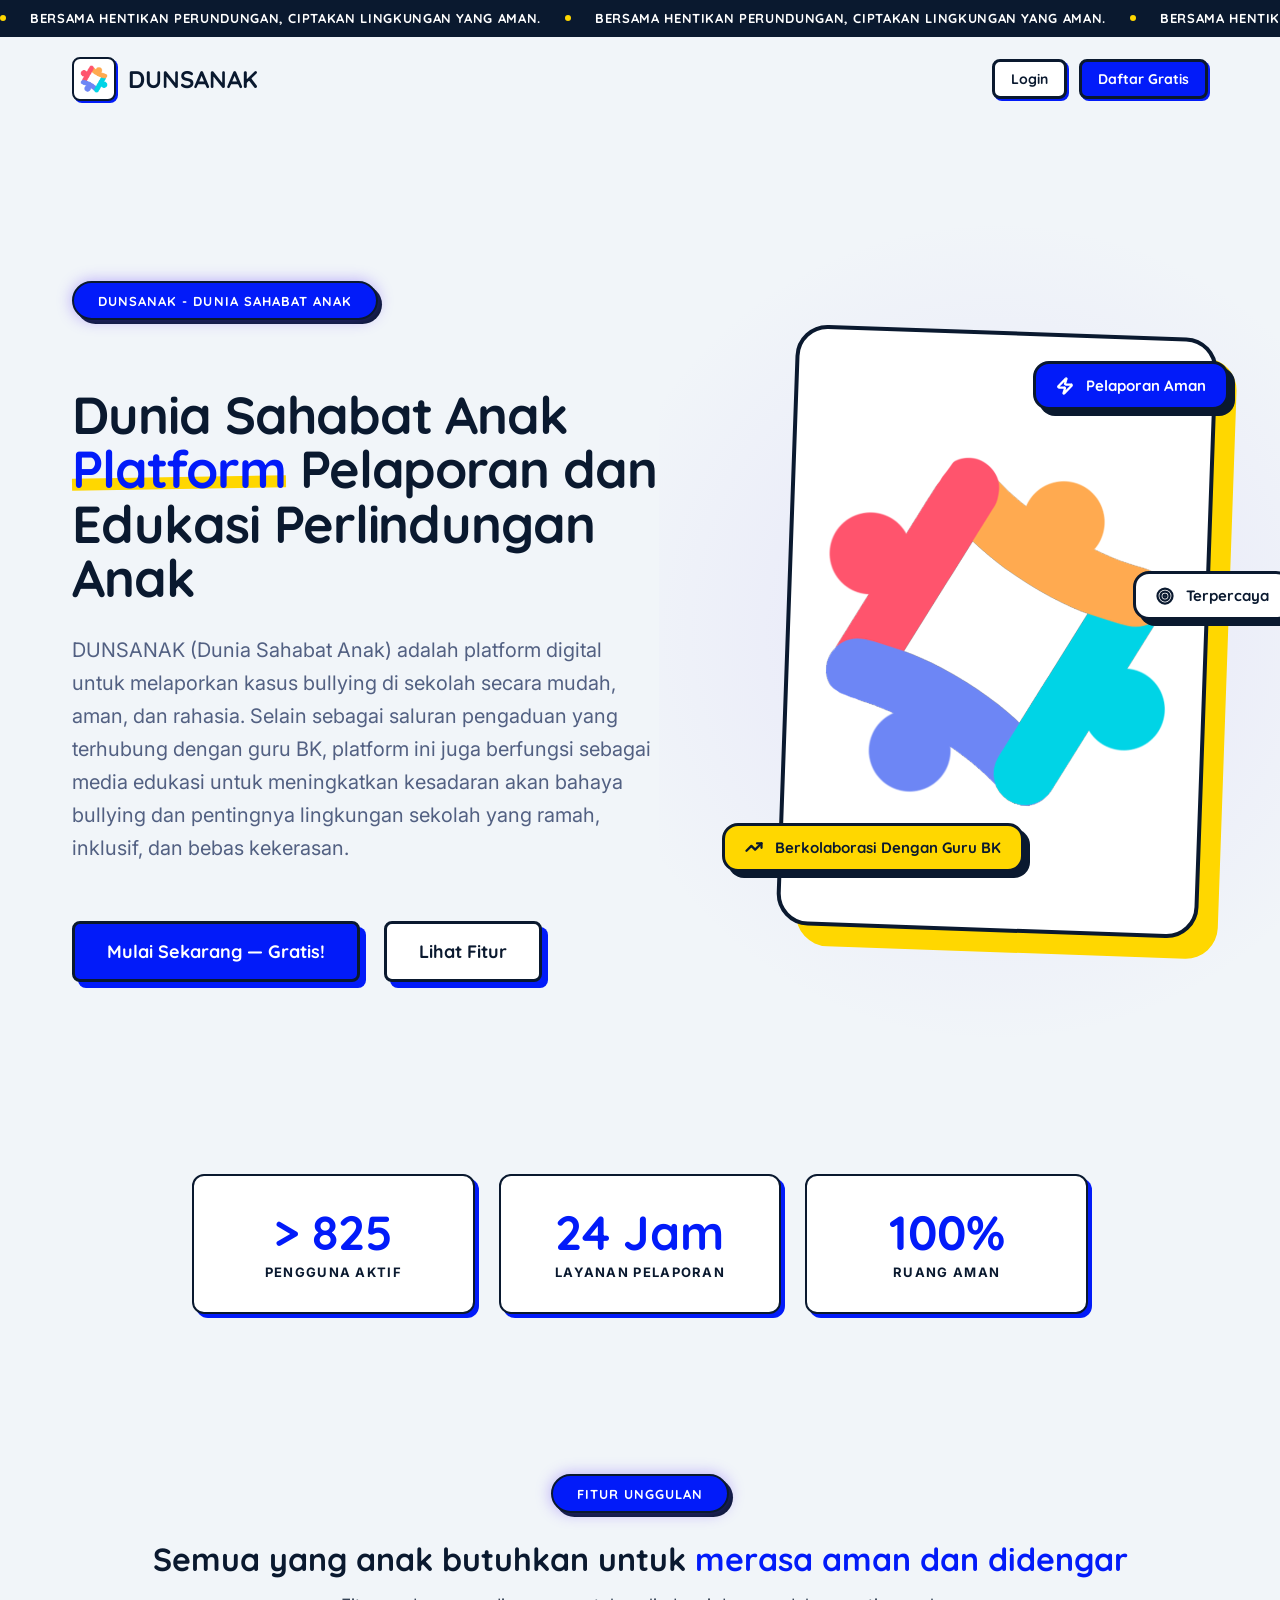
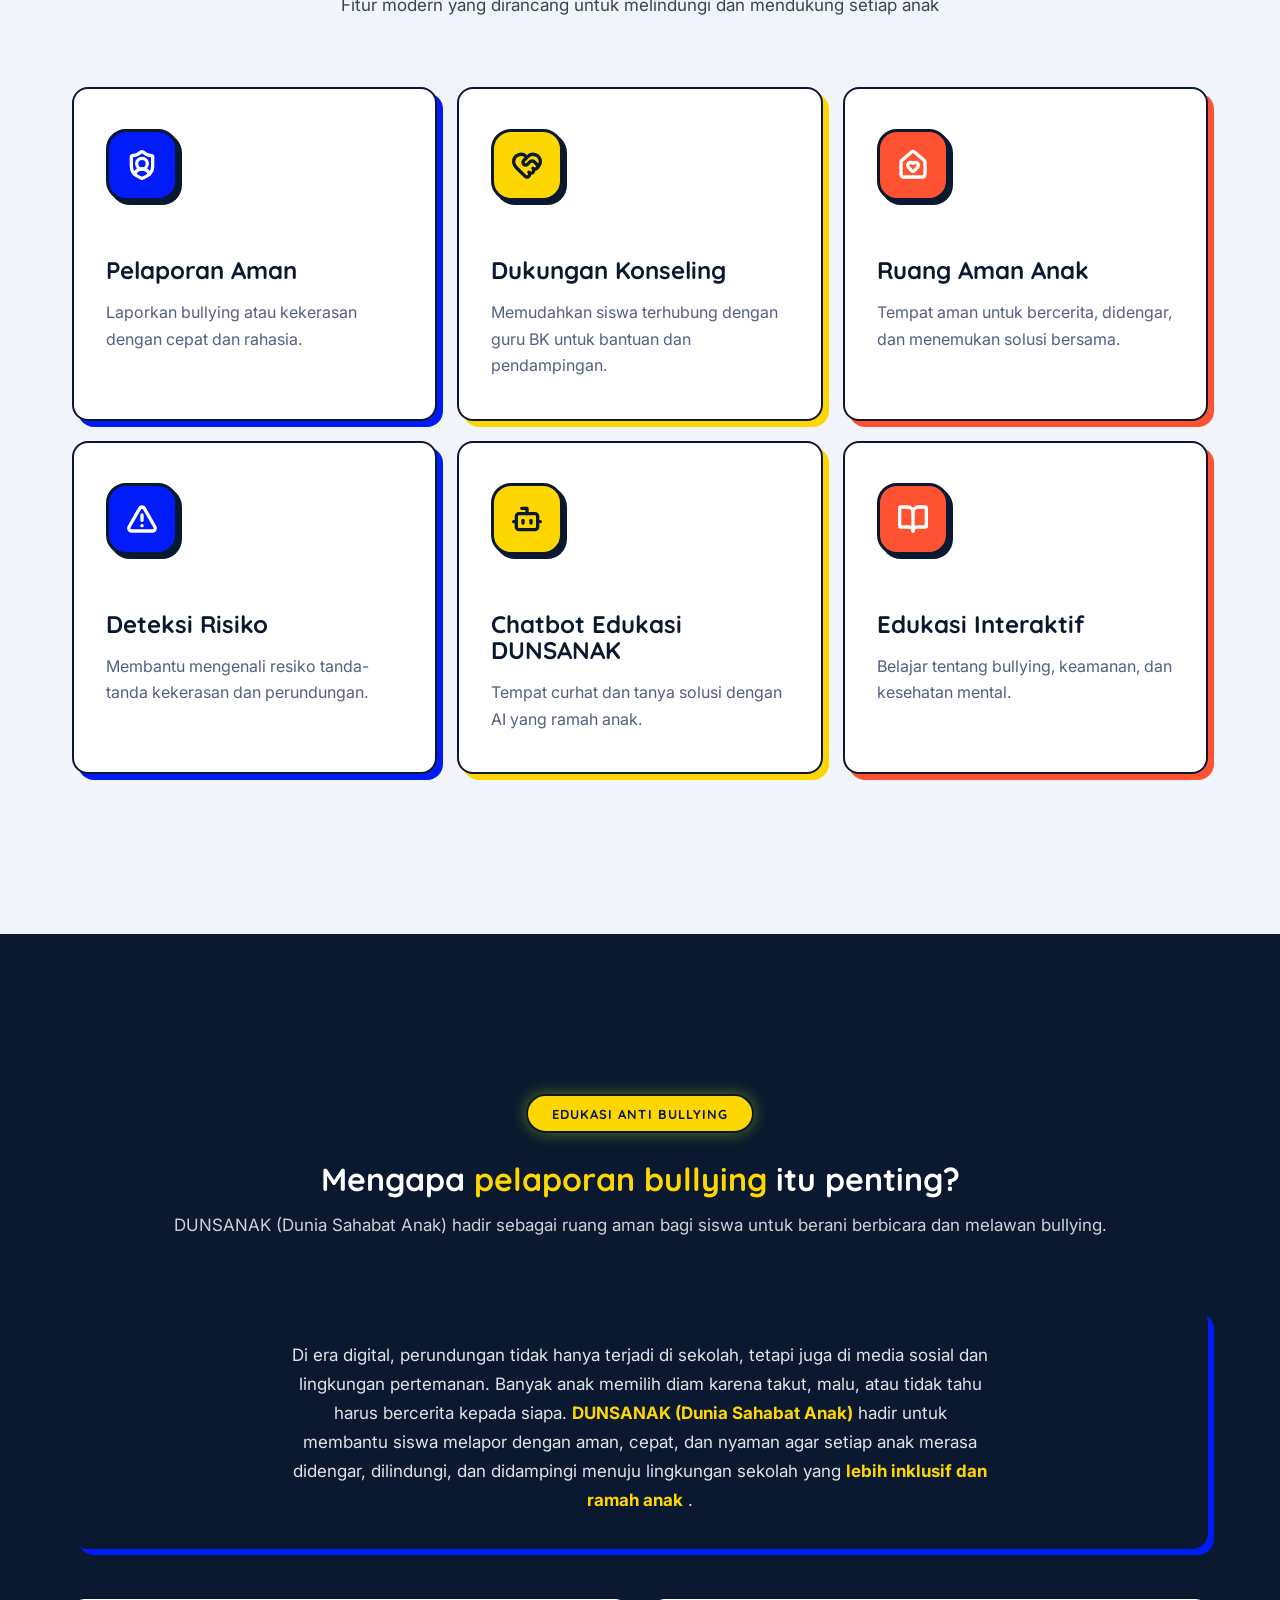
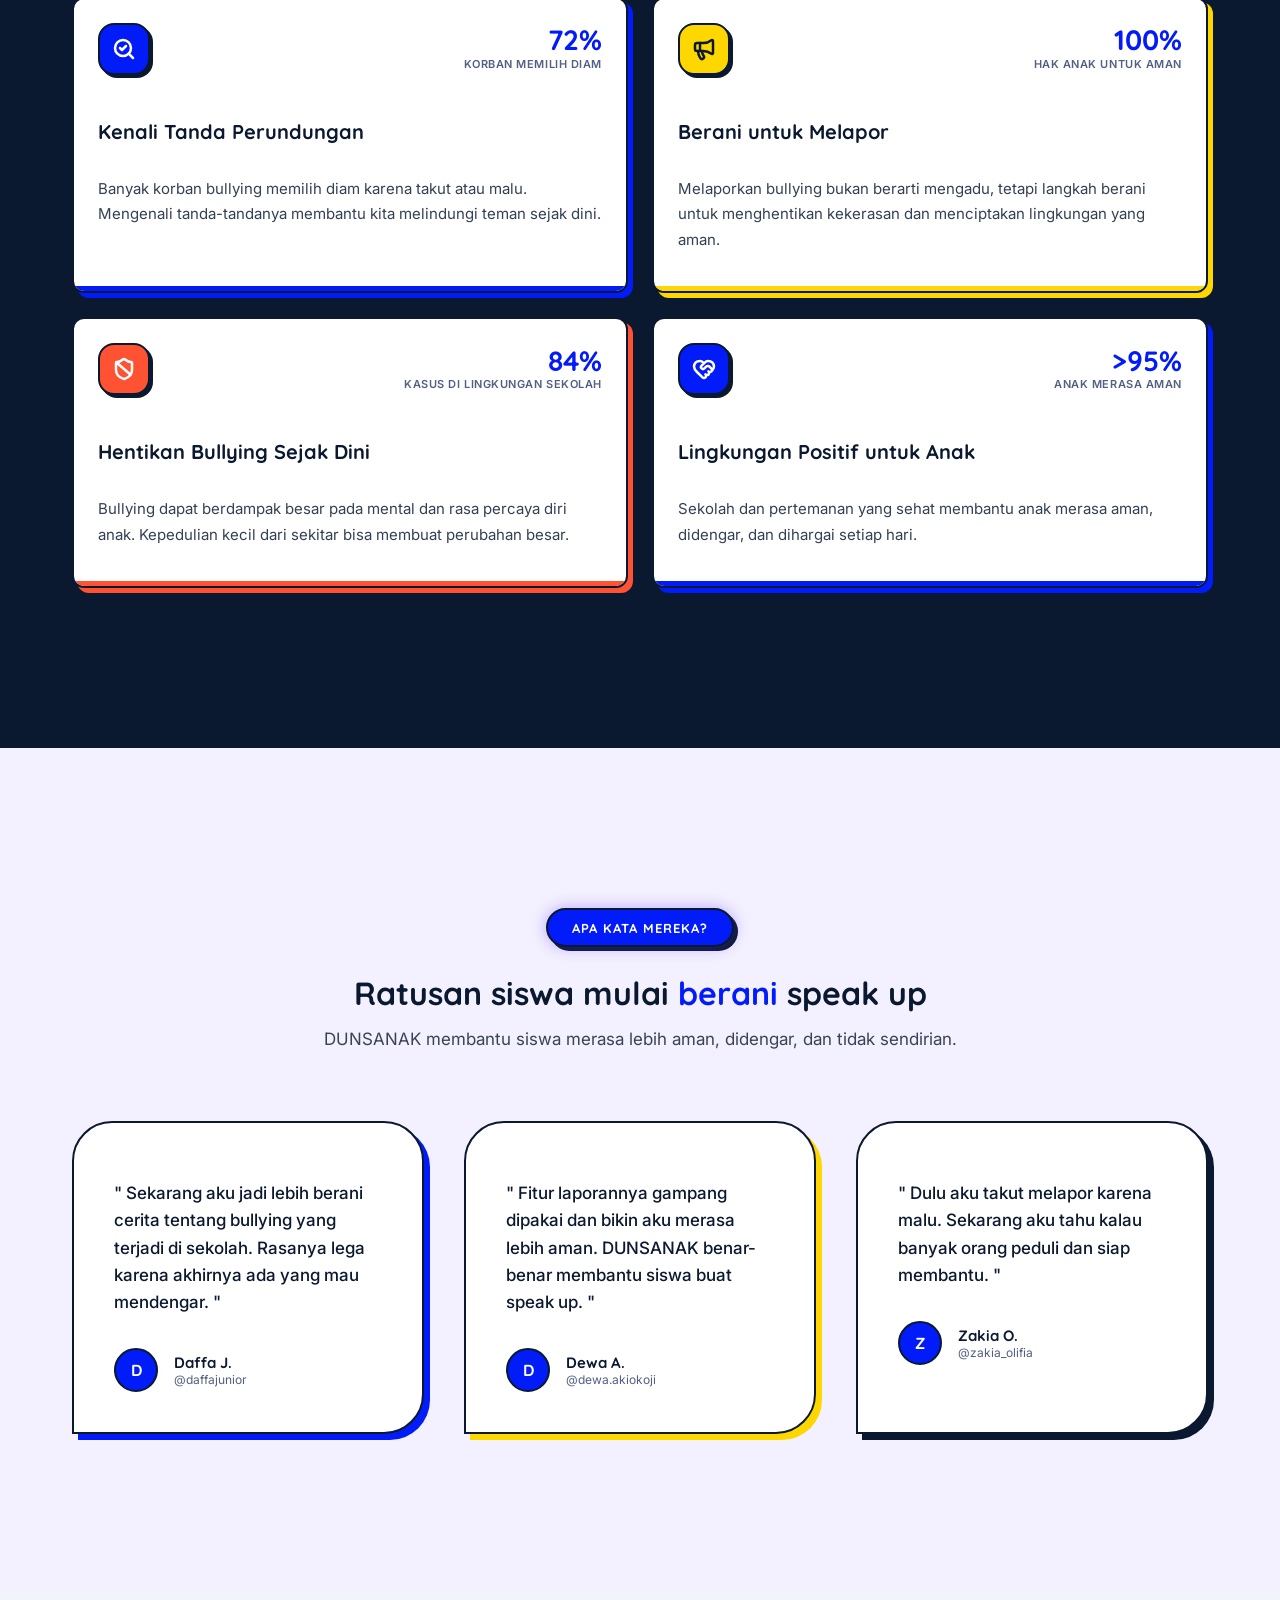
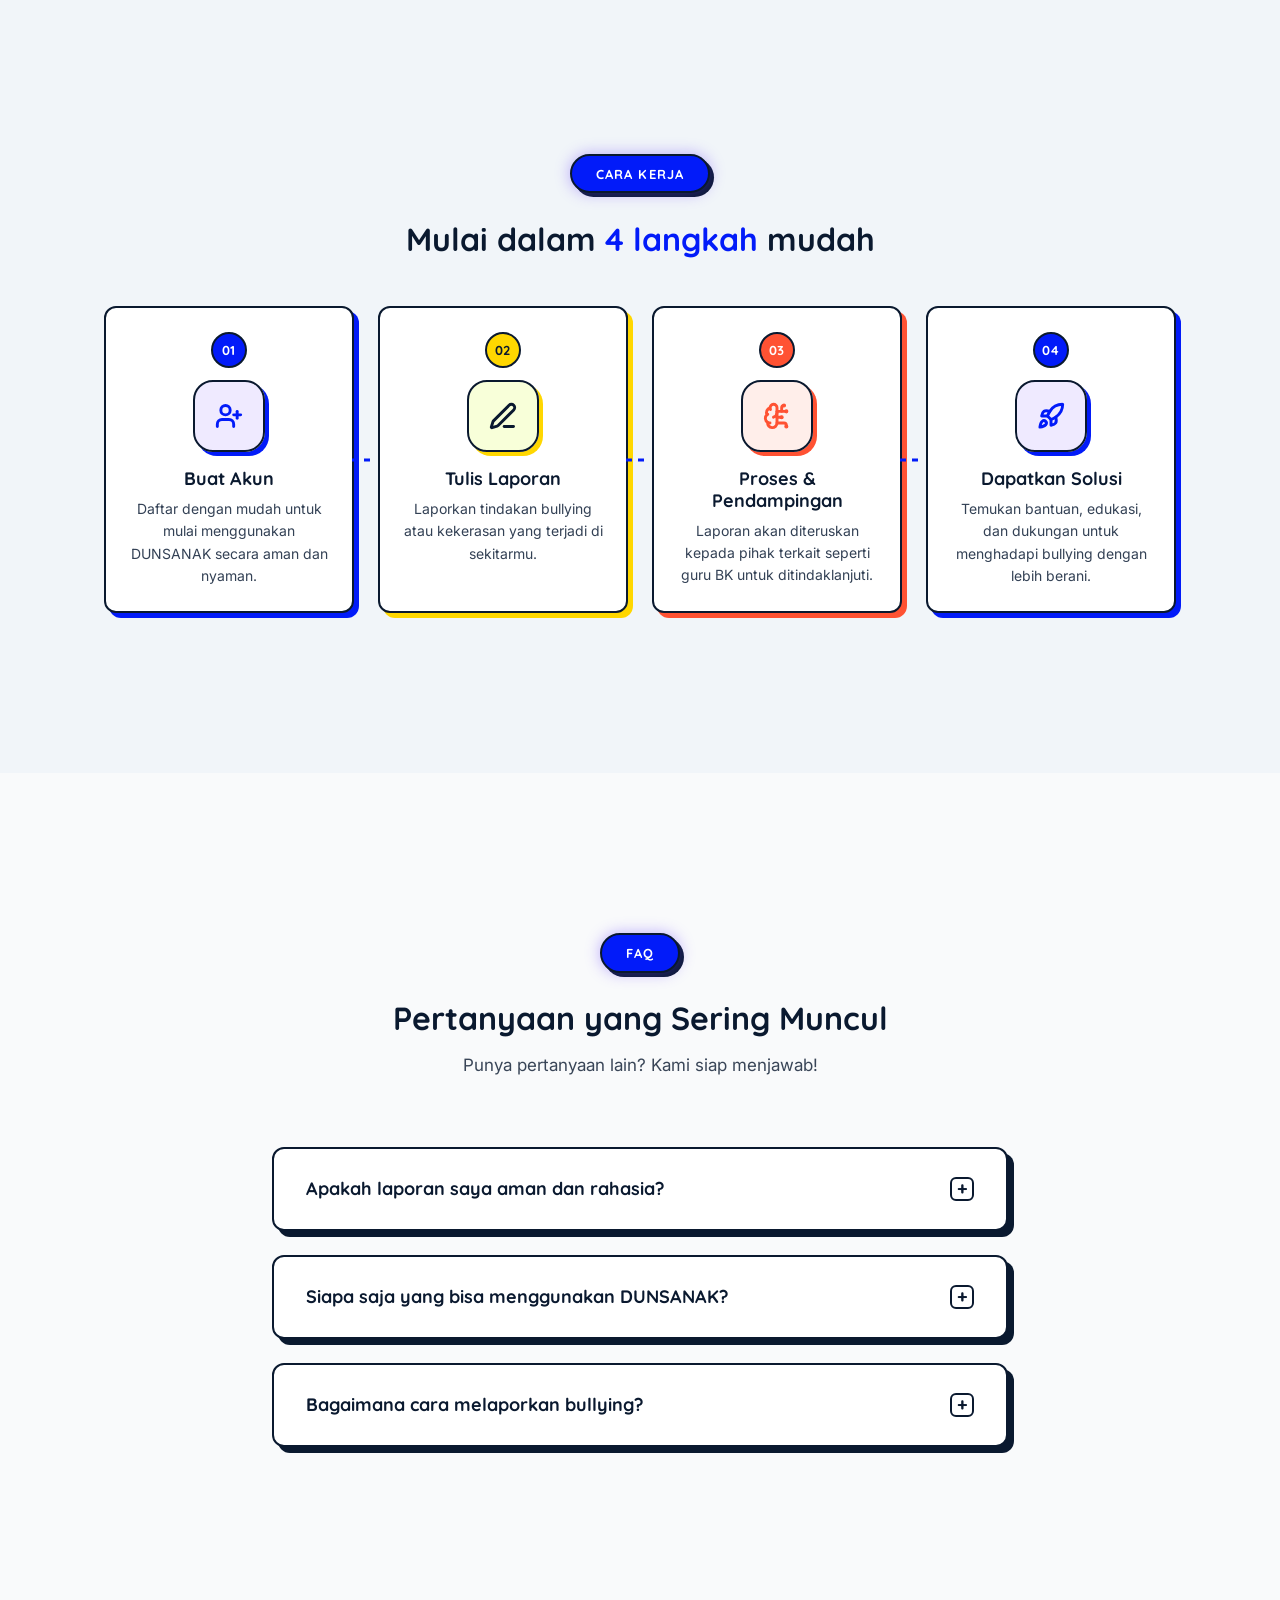
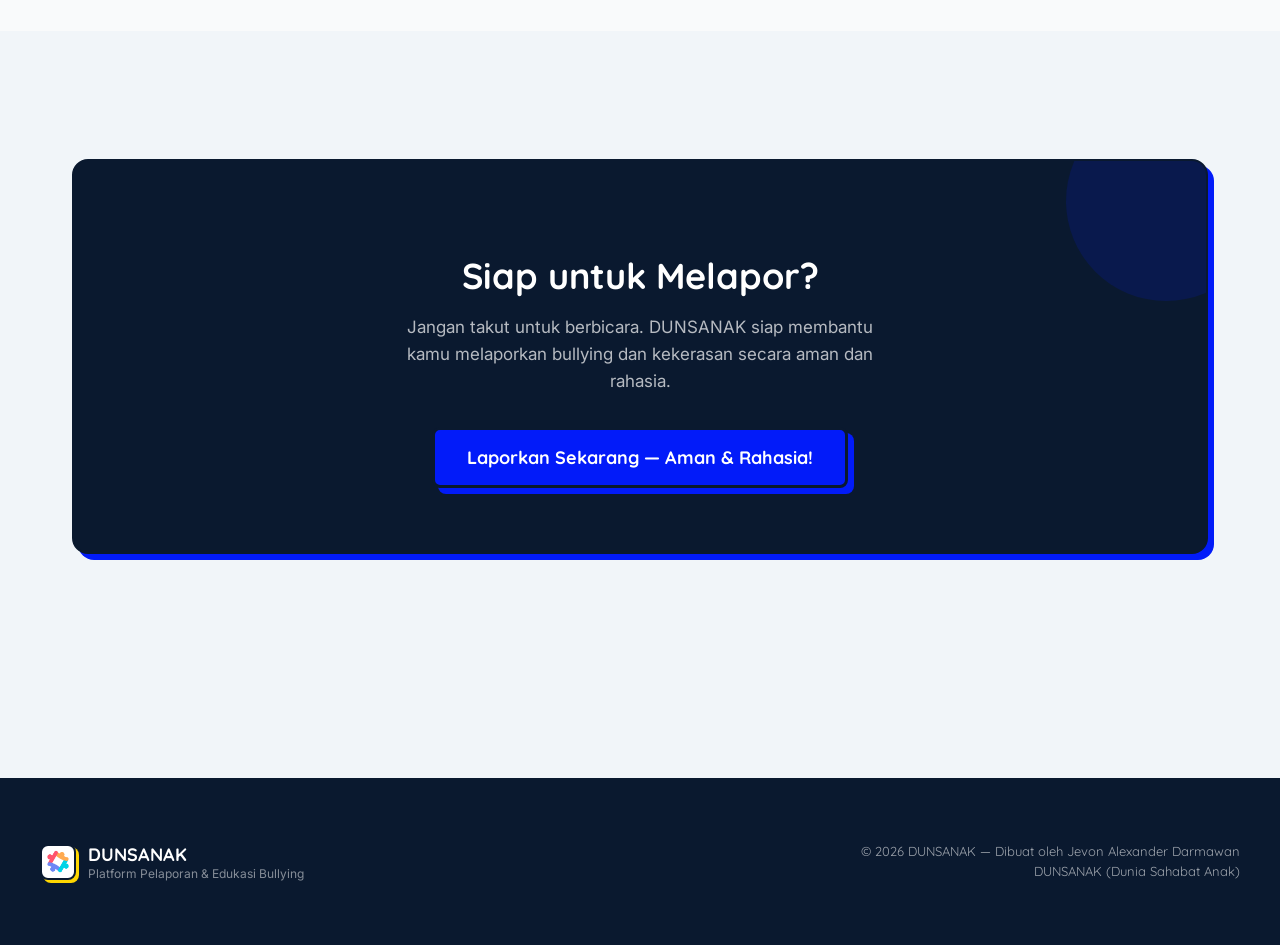
==== commit 950286fc: "DUNSANAK Web" ====
--- a/index.html
+++ b/index.html
@@ -79,8 +79,8 @@
                     <span class="landing-nav__name">DUNSANAK</span>
                 </div>
                 <div class="landing-nav__links">
-                    <a class="btn-brutal btn-brutal--secondary btn-brutal--sm" href="/login.html">Login</a>
-                    <a class="btn-brutal btn-brutal--primary btn-brutal--sm" href="/login.html">Daftar Gratis</a>
+                    <a class="btn-brutal btn-brutal--secondary btn-brutal--sm" href="login.html">Login</a>
+                    <a class="btn-brutal btn-brutal--primary btn-brutal--sm" href="login.html">Daftar Gratis</a>
                 </div>
             </nav>
             <section class="landing-hero ">
@@ -278,7 +278,7 @@
                                 </div>
                                 <div class="landing-edukasi__stat-badge">
                                     <span class="landing-edukasi__stat-value">84%</span>
-                                    <span class="landing-edukasi__stat-label">Kasus Terjadi di Lingkungan Sekolah</span>
+                                    <span class="landing-edukasi__stat-label">Kasus di Lingkungan Sekolah</span>
                                 </div>
                             </div>
                             <h3 class="landing-edukasi__card-title">Hentikan Bullying Sejak Dini</h3>
@@ -294,8 +294,8 @@
                                     </svg>
                                 </div>
                                 <div class="landing-edukasi__stat-badge">
-                                    <span class="landing-edukasi__stat-value">&gt;90%</span>
-                                    <span class="landing-edukasi__stat-label">Anak Merasa Lebih Tenang Saat Didengar</span>
+                                    <span class="landing-edukasi__stat-value">&gt;95%</span>
+                                    <span class="landing-edukasi__stat-label">Anak Merasa Aman</span>
                                 </div>
                             </div>
                             <h3 class="landing-edukasi__card-title">Lingkungan Positif untuk Anak</h3>
@@ -479,14 +479,16 @@
             <footer class="landing-footer">
                 <div class="landing-footer__inner">
                     <div class="landing-footer__brand">
-                        <div class="landing-nav__logo" style="width:36px;height:36px;font-size:1rem;box-shadow:3px 3px 0px var(--color-lime)">D</div>
+                        <div class="landing-nav__logo" style="width:36px;height:36px;font-size:1rem;box-shadow:3px 3px 0px var(--color-lime)">
+                            <img style="width: 80%;" src="heroo.png" alt="">
+                        </div>
                         <div>
                             <div style="font-family:var(--font-heading);font-weight:700;font-size:1.125rem;color:var(--color-white)">DUNSANAK</div>
                             <div style="font-size:0.75rem;color:rgba(255, 255, 255, 0.5)">Platform Pelaporan &amp; Edukasi Bullying</div>
                         </div>
                     </div>
                     <div class="landing-footer__copy">
-                        <p>© 2026 DUNSANAK — Dibuat oleh Jevon Alexander Darmawan bersama Tim Inovator Lainnya</p>
+                        <p>© 2026 DUNSANAK — Dibuat oleh Jevon Alexander Darmawan</p>
                         <p>DUNSANAK (Dunia Sahabat Anak)</p>
                     </div>
                 </div>
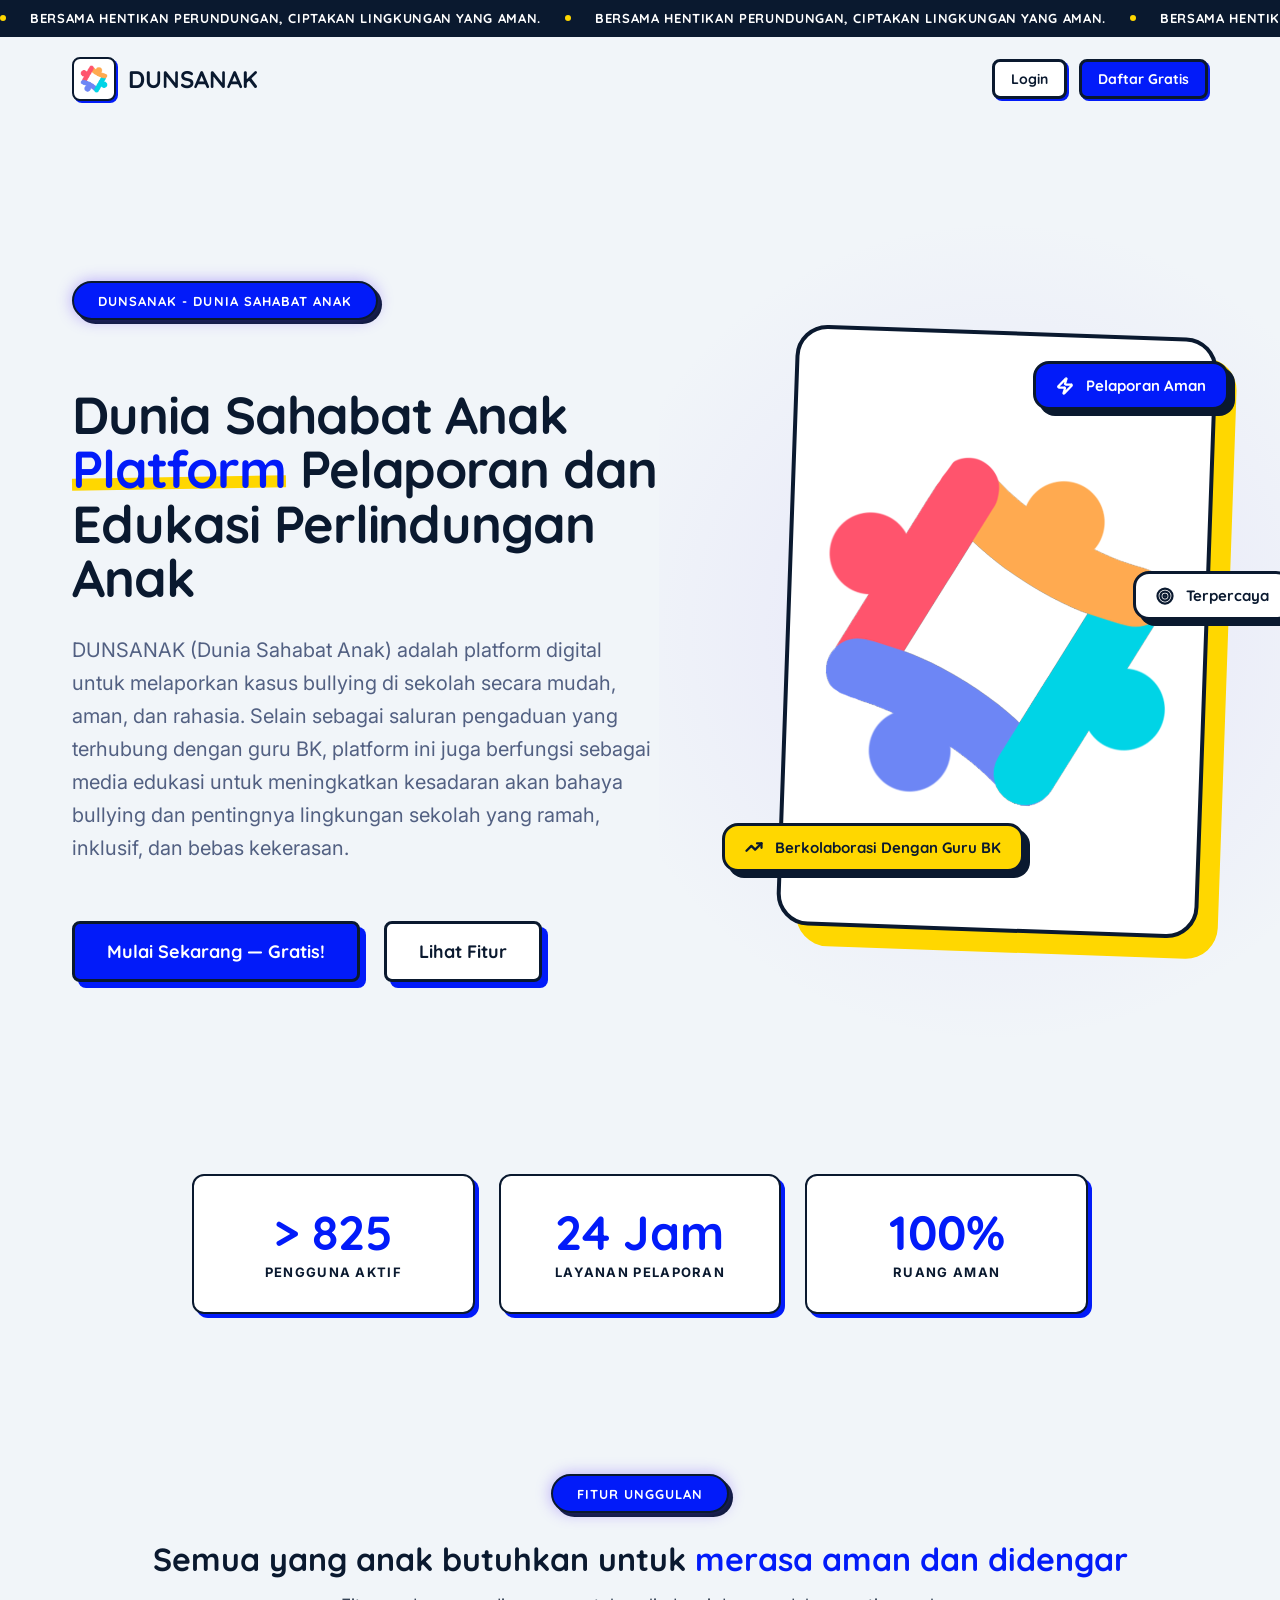
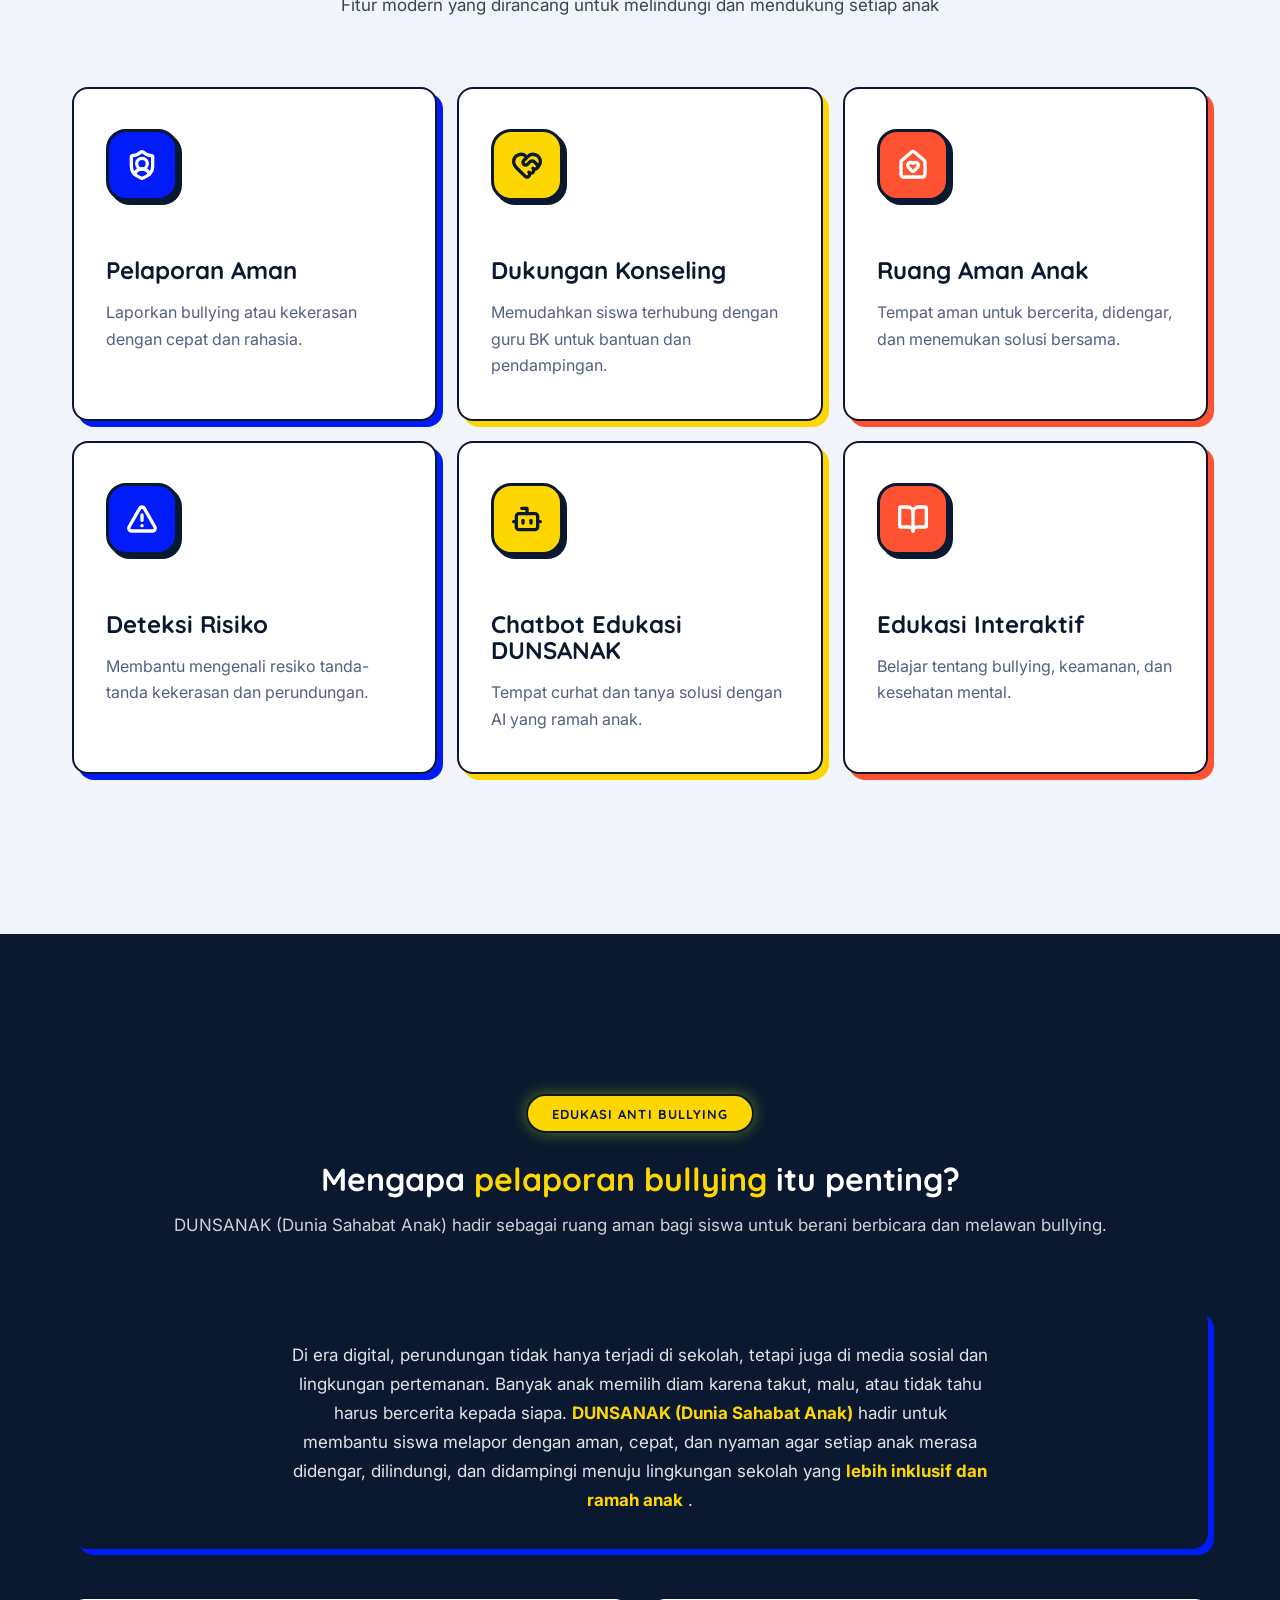
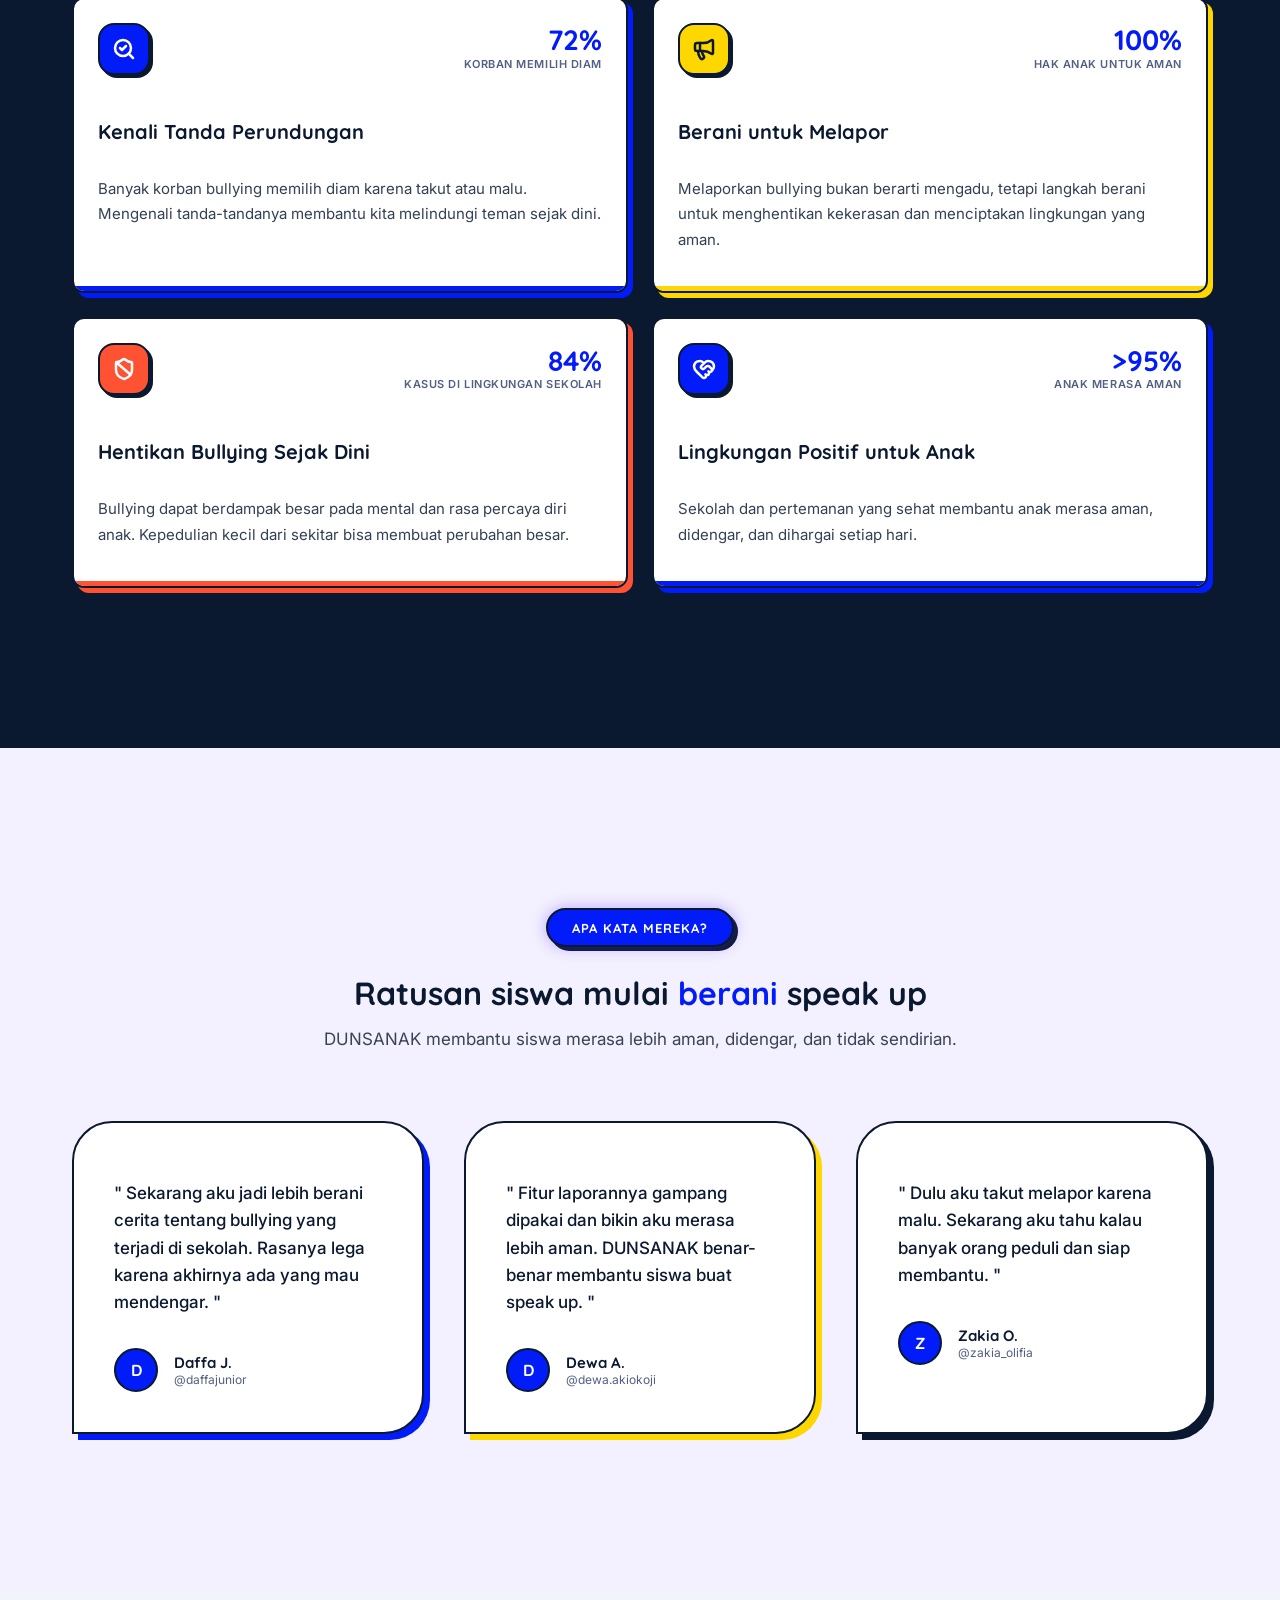
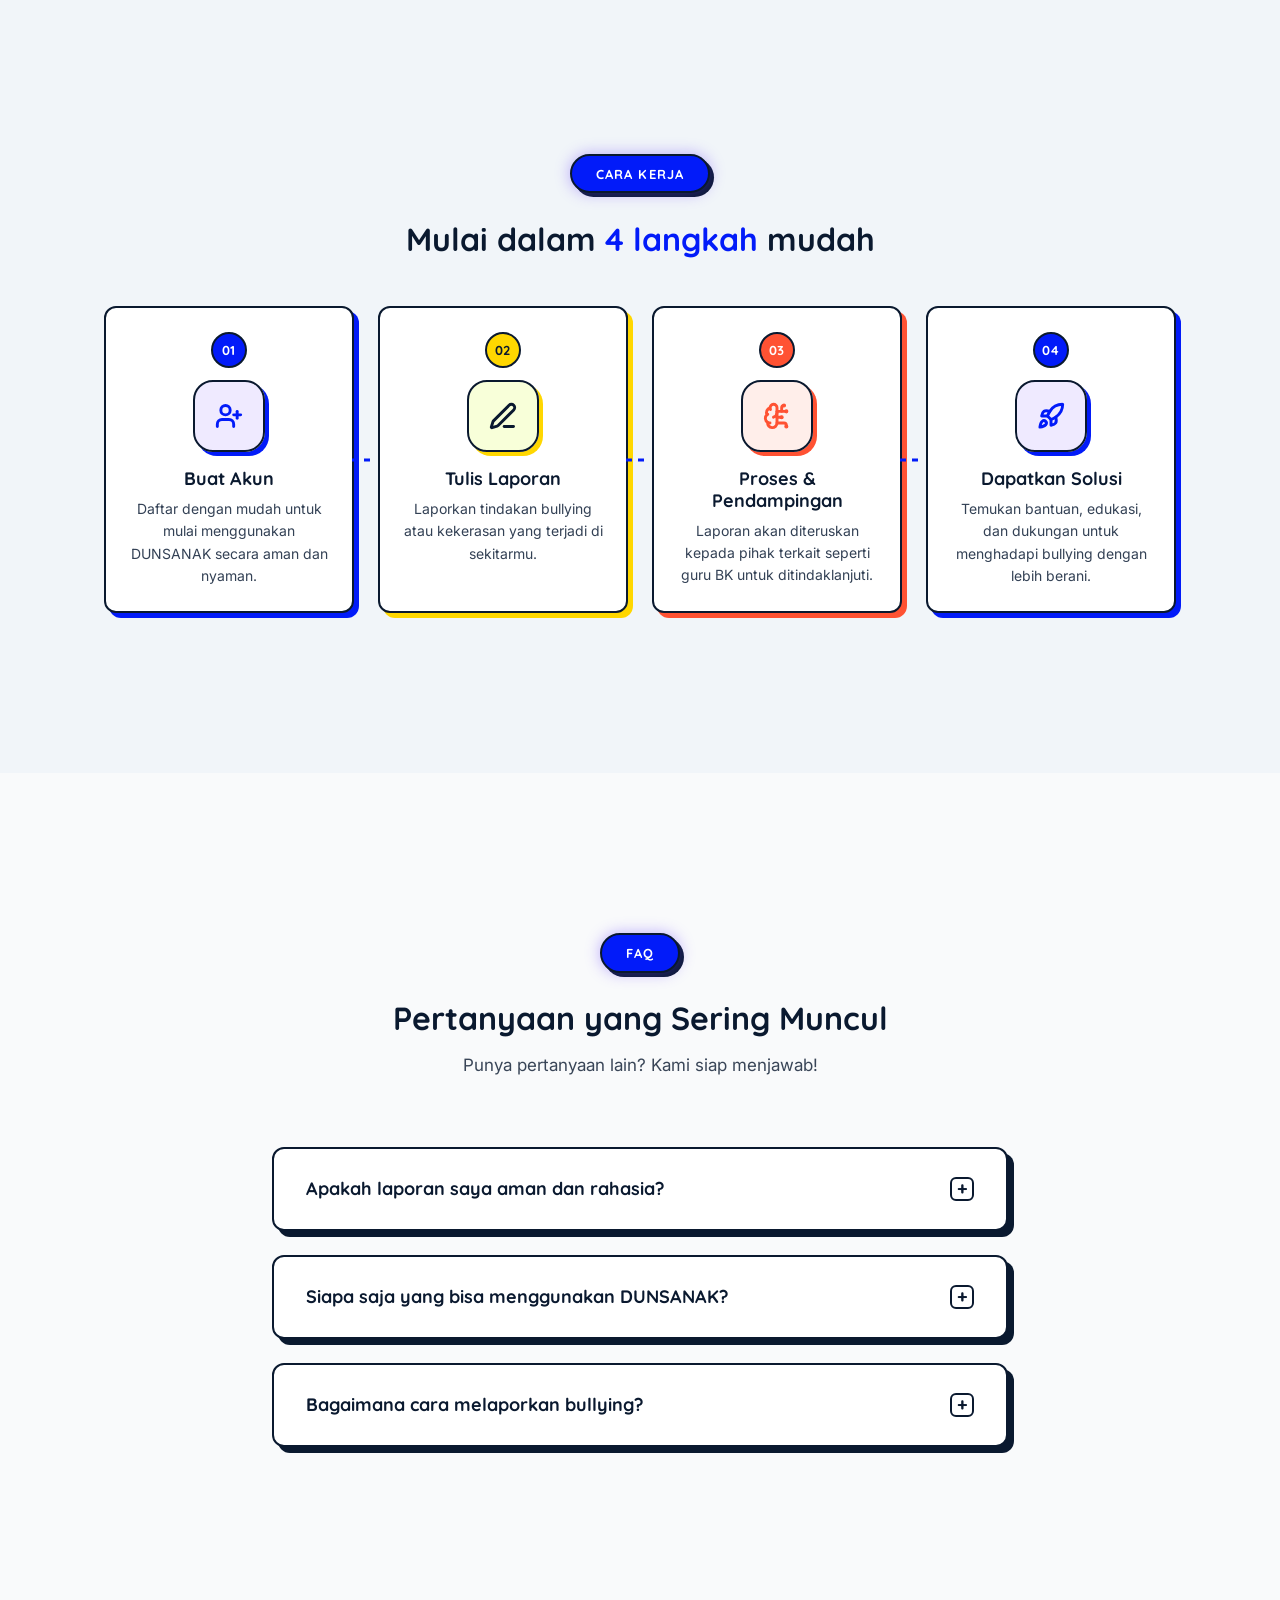
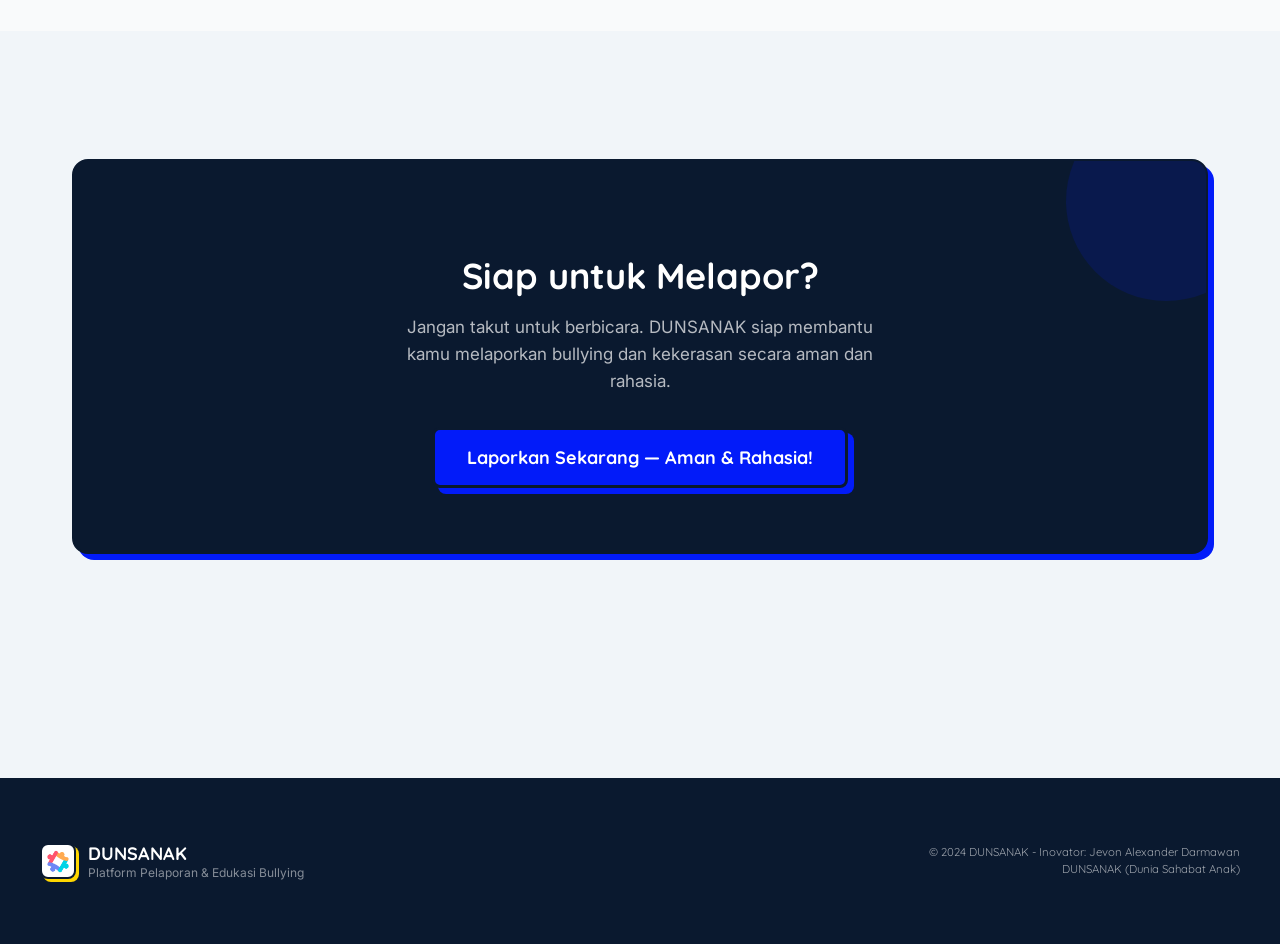
==== commit f8310915: "DUNSANAK" ====
--- a/index.html
+++ b/index.html
@@ -488,7 +488,7 @@
                         </div>
                     </div>
                     <div class="landing-footer__copy">
-                        <p>© 2026 DUNSANAK — Dibuat oleh Jevon Alexander Darmawan</p>
+                        <p>© 2024 DUNSANAK - Inovator: Jevon Alexander Darmawan</p>
                         <p>DUNSANAK (Dunia Sahabat Anak)</p>
                     </div>
                 </div>
--- a/css/style.css
+++ b/css/style.css
@@ -1208,7 +1208,7 @@
     text-align: right;
     font-family: var(--font-heading);
     color: #fff9;
-    font-size: .8125rem
+    font-size: .7125rem
 }
 
 .landing-footer__copy p {
